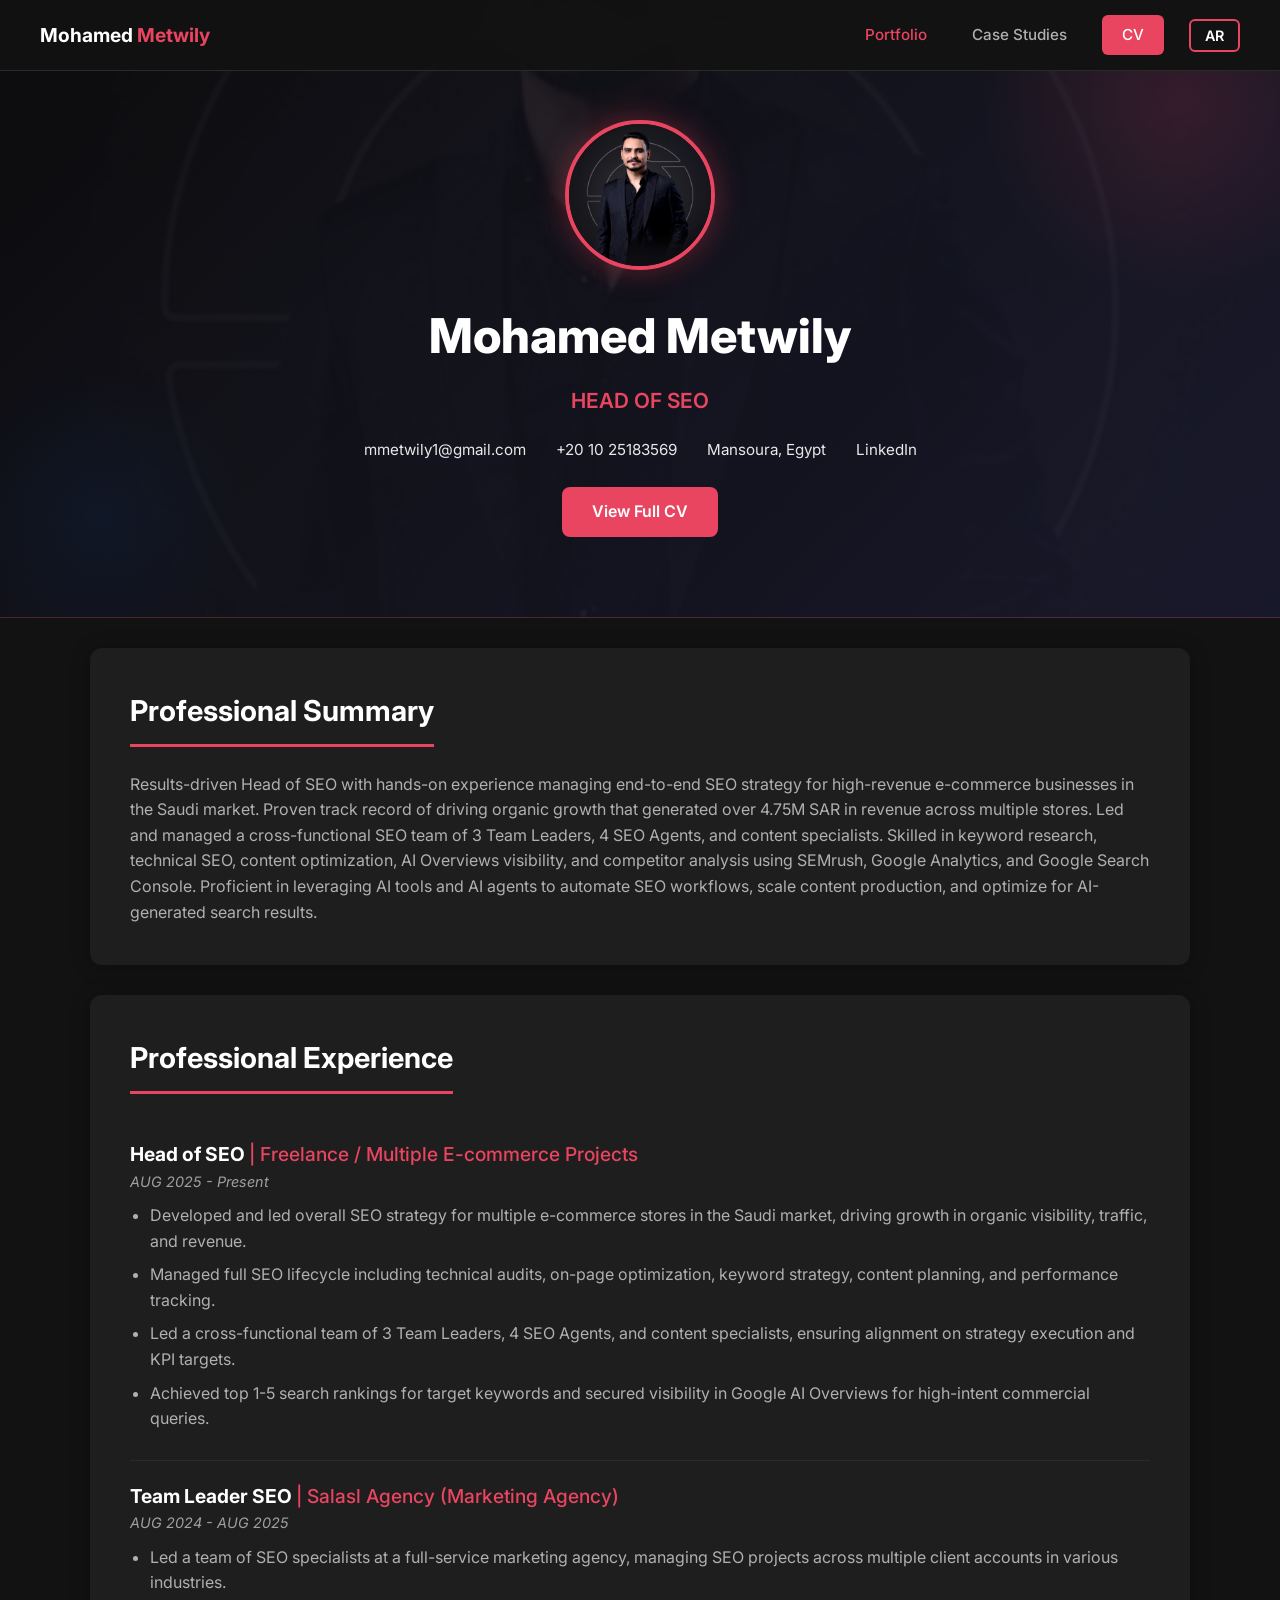
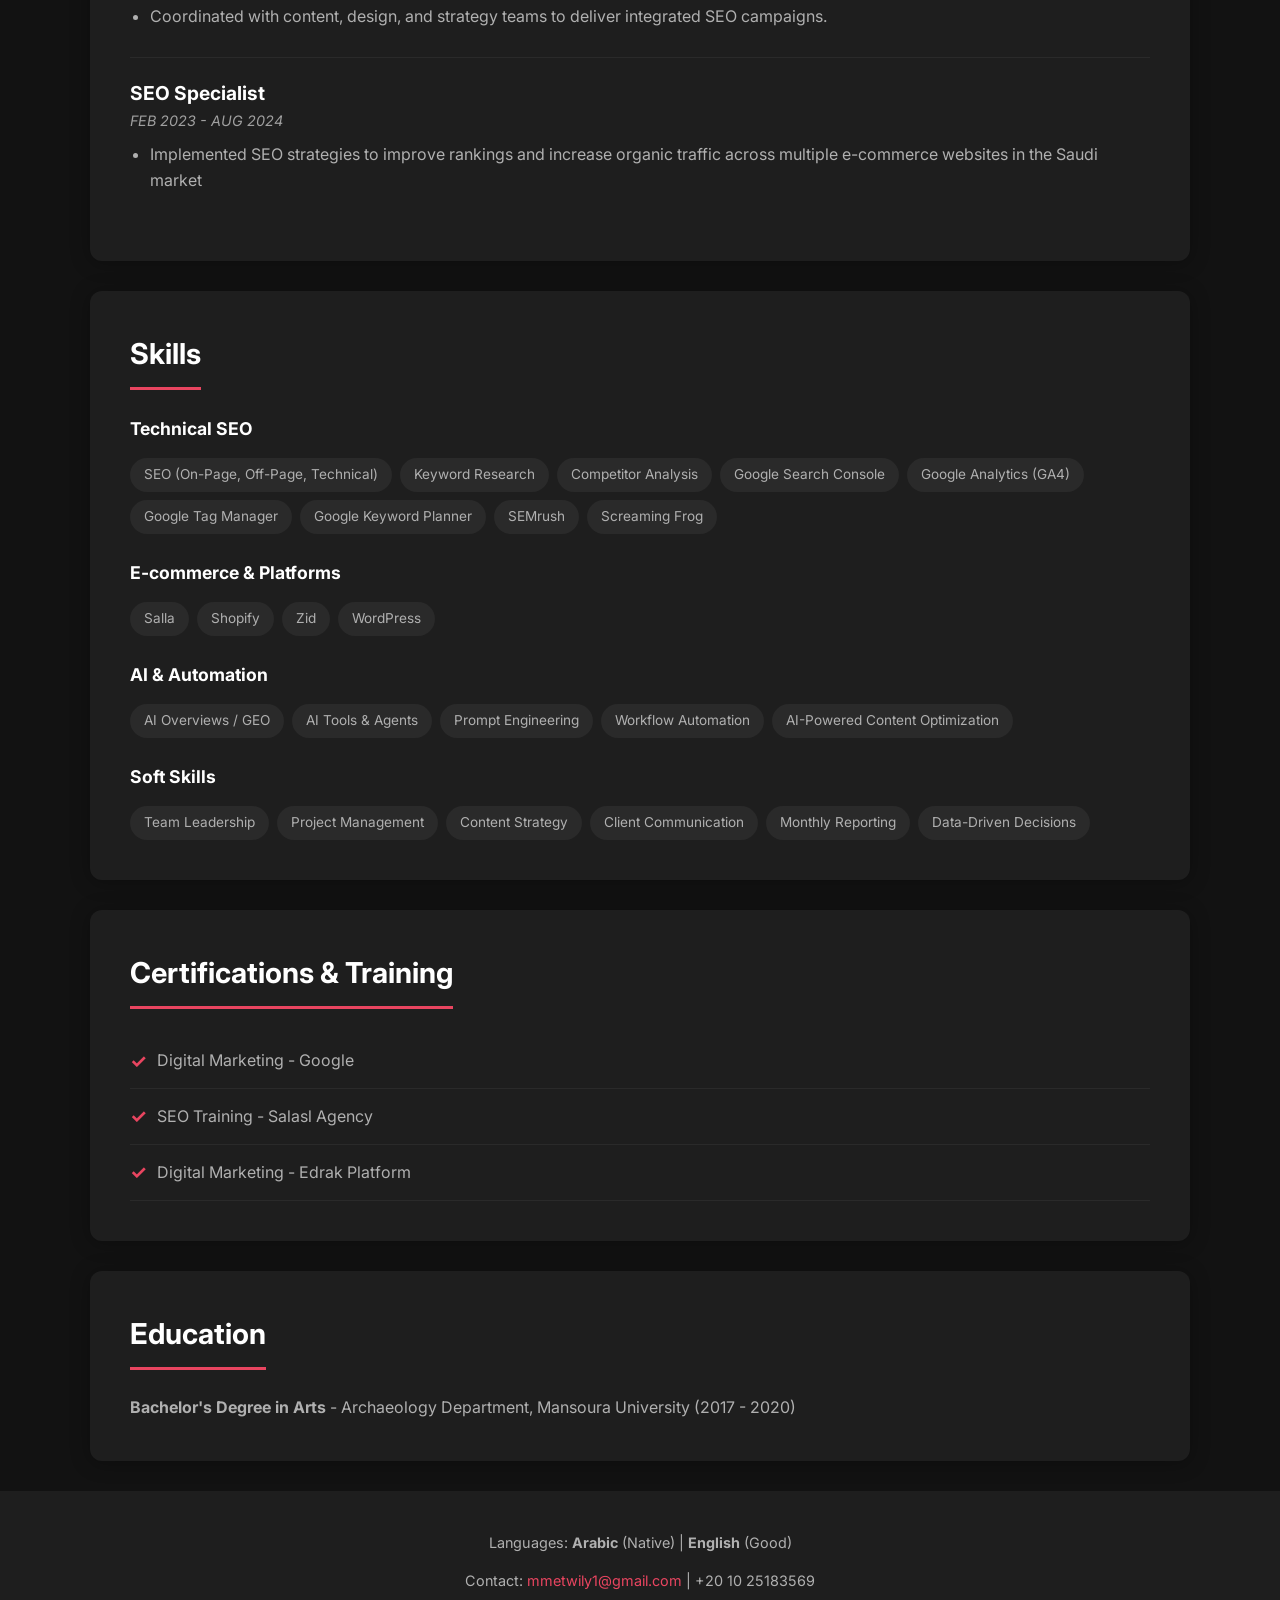
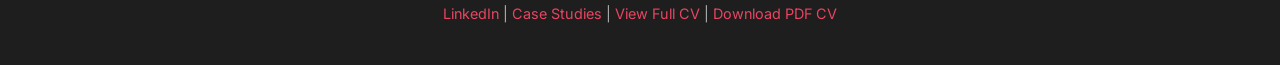
==== index.html @ 87e9846b "Fix Chinese characters in Arabic translations" ====
<!DOCTYPE html>
<html lang="en">
<head>
    <meta charset="UTF-8">
    <meta name="viewport" content="width=device-width, initial-scale=1.0">
    <title>Mohamed Metwily - Head of SEO | Portfolio</title>
    <link href="https://fonts.googleapis.com/css2?family=Inter:wght@300;400;500;600;700;800&display=swap" rel="stylesheet">
    <style>
        * { margin: 0; padding: 0; box-sizing: border-box; }
        
        :root {
            --primary: #0d0d0d;
            --accent: #e94560;
            --accent2: #1a1a2e;
            --light: #121212;
            --gray: #a0a0a0;
            --white: #ffffff;
            --card-bg: #1e1e1e;
            --text-primary: #ffffff;
            --text-secondary: #b0b0b0;
            --border: #2a2a2a;
        }

        body {
            font-family: 'Inter', sans-serif;
            color: var(--text-secondary);
            line-height: 1.6;
            background: var(--light);
        }

        /* Hero Section */
        .hero {
            position: relative;
            background: linear-gradient(135deg, var(--primary) 0%, var(--accent2) 50%, #0f3460 100%);
            background-size: 200% 200%;
            animation: gradient 8s ease infinite;
            color: var(--white);
            padding: 120px 20px 80px;
            text-align: center;
            overflow: hidden;
            border-bottom: 1px solid rgba(233, 69, 96, 0.3);
        }

        .hero::before {
            content: '';
            position: absolute;
            top: 0;
            left: 0;
            right: 0;
            bottom: 0;
            background: url('portfolio_assets/profile_gemini.jpg') center center / cover no-repeat;
            opacity: 0.08;
            z-index: 0;
        }

        .hero > * {
            position: relative;
            z-index: 1;
        }

        @keyframes gradient {
            0% { background-position: 0% 50%; }
            50% { background-position: 100% 50%; }
            100% { background-position: 0% 50%; }
        }

        .hero h1 {
            font-size: 3rem;
            font-weight: 800;
            margin-bottom: 10px;
        }

        .hero .title {
            font-size: 1.3rem;
            color: var(--accent);
            font-weight: 600;
            margin-bottom: 20px;
        }

        .hero .contact {
            display: flex;
            justify-content: center;
            gap: 30px;
            flex-wrap: wrap;
            font-size: 0.95rem;
            opacity: 0.9;
        }

        .hero .contact a {
            color: var(--white);
            text-decoration: none;
        }

        .hero .contact a:hover {
            color: var(--accent);
        }

        .hero-glow {
            position: absolute;
            width: 400px;
            height: 400px;
            background: radial-gradient(circle, rgba(233, 69, 96, 0.15) 0%, transparent 70%);
            border-radius: 50%;
            top: -100px;
            right: -100px;
            z-index: 0;
            animation: float 6s ease-in-out infinite;
        }

        .hero-glow-2 {
            position: absolute;
            width: 300px;
            height: 300px;
            background: radial-gradient(circle, rgba(15, 52, 96, 0.2) 0%, transparent 70%);
            border-radius: 50%;
            bottom: -50px;
            left: -50px;
            z-index: 0;
            animation: float 8s ease-in-out infinite reverse;
        }

        @keyframes float {
            0%, 100% { transform: translateY(0px); }
            50% { transform: translateY(20px); }
        }

        .btn-cv {
            display: inline-block;
            margin-top: 25px;
            padding: 12px 30px;
            background: var(--accent);
            color: var(--white);
            text-decoration: none;
            border-radius: 8px;
            font-weight: 600;
            font-size: 1rem;
            transition: all 0.3s;
        }

        .btn-cv:hover {
            background: #ff6b81;
            transform: translateY(-3px);
            box-shadow: 0 8px 25px rgba(233, 69, 96, 0.4);
            color: var(--white);
        }

        .profile-photo {
            width: 150px;
            height: 150px;
            border-radius: 50%;
            object-fit: cover;
            border: 4px solid var(--accent);
            margin-bottom: 20px;
            box-shadow: 0 0 30px rgba(233, 69, 96, 0.4), 0 5px 20px rgba(0,0,0,0.3);
            animation: pulse 2s infinite;
        }

        @keyframes pulse {
            0% { box-shadow: 0 5px 20px rgba(233, 69, 96, 0.3); }
            50% { box-shadow: 0 5px 30px rgba(233, 69, 96, 0.6); }
            100% { box-shadow: 0 5px 20px rgba(233, 69, 96, 0.3); }
        }

        /* Container */
        .container {
            max-width: 1100px;
            margin: 0 auto;
            padding: 0 20px;
        }

        /* Section */
        .section {
            background: var(--card-bg);
            margin: 30px auto;
            padding: 40px;
            border-radius: 12px;
            box-shadow: 0 2px 20px rgba(0,0,0,0.3);
            max-width: 1100px;
        }

        .section h2 {
            font-size: 1.8rem;
            color: var(--text-primary);
            margin-bottom: 25px;
            padding-bottom: 10px;
            border-bottom: 3px solid var(--accent);
            display: inline-block;
        }

        /* Experience */
        .experience-item {
            padding: 20px 0;
            border-bottom: 1px solid var(--border);
            transition: all 0.3s;
        }

        .experience-item:hover {
            background: rgba(233, 69, 96, 0.05);
            padding-left: 10px;
        }

        .experience-item:last-child {
            border-bottom: none;
        }

        .experience-item h3 {
            font-size: 1.2rem;
            color: var(--text-primary);
        }

        .experience-item .company {
            color: var(--accent);
            font-weight: 500;
        }

        .experience-item .period {
            color: var(--gray);
            font-size: 0.9rem;
            font-style: italic;
        }

        .experience-item ul {
            margin-top: 10px;
            padding-left: 20px;
        }

        .experience-item li {
            margin: 8px 0;
            color: var(--text-secondary);
        }

        /* Skills */
        .skills-grid {
            display: grid;
            grid-template-columns: 1fr;
            gap: 25px;
        }

        .skill-category h3 {
            font-size: 1.1rem;
            color: var(--text-primary);
            margin-bottom: 15px;
        }

        .skill-tags {
            display: flex;
            flex-wrap: wrap;
            gap: 8px;
        }

        .skill-tag {
            background: #2a2a2a;
            padding: 6px 14px;
            border-radius: 20px;
            font-size: 0.85rem;
            color: var(--text-secondary);
            transition: all 0.3s;
        }

        .skill-tag:hover {
            background: var(--accent);
            color: var(--white);
            transform: translateY(-2px);
        }

        /* Certifications */
        .cert-list {
            list-style: none;
        }

        .cert-list li {
            padding: 12px 0;
            border-bottom: 1px solid var(--border);
            display: flex;
            align-items: center;
            gap: 10px;
            transition: all 0.3s;
        }

        .cert-list li:hover {
            padding-left: 10px;
            color: var(--accent);
        }

        .cert-list li::before {
            content: "✓";
            color: var(--accent);
            font-weight: bold;
            font-size: 1.2rem;
        }

        @media (max-width: 768px) {
            .hero h1 { font-size: 2rem; }
            .section { padding: 25px; }
        }

        /* Lightbox */
        .lightbox {
            display: none;
            position: fixed;
            top: 0;
            left: 0;
            width: 100%;
            height: 100%;
            background: rgba(0,0,0,0.95);
            z-index: 1000;
            justify-content: center;
            align-items: center;
            cursor: pointer;
        }

        .lightbox.active {
            display: flex;
        }

        .lightbox img {
            max-width: 90%;
            max-height: 90%;
            object-fit: contain;
            border-radius: 8px;
        }

        .lightbox .close {
            position: absolute;
            top: 20px;
            right: 30px;
            color: white;
            font-size: 40px;
            font-weight: bold;
            cursor: pointer;
        }

        /* Footer */
        .footer {
            text-align: center;
            padding: 40px 20px;
            color: var(--text-secondary);
            font-size: 0.9rem;
            background: var(--card-bg);
            margin-top: 30px;
        }

        .footer a {
            color: var(--accent);
            text-decoration: none;
        }

        .footer a:hover {
            text-decoration: underline;
        }

        /* Navbar */
        .navbar {
            position: fixed;
            top: 0;
            left: 0;
            right: 0;
            background: rgba(18, 18, 18, 0.95);
            backdrop-filter: blur(10px);
            padding: 15px 40px;
            display: flex;
            justify-content: space-between;
            align-items: center;
            z-index: 999;
            border-bottom: 1px solid var(--border);
        }

        .navbar .logo {
            font-size: 1.2rem;
            font-weight: 700;
            color: var(--white);
            text-decoration: none;
        }

        .navbar .logo span {
            color: var(--accent);
        }

        .navbar-links {
            display: flex;
            gap: 25px;
            align-items: center;
        }

        .navbar-links a {
            color: var(--text-secondary);
            text-decoration: none;
            font-size: 0.95rem;
            font-weight: 500;
            transition: color 0.3s;
            padding: 5px 10px;
            border-radius: 5px;
        }

        .navbar-links a:hover,
        .navbar-links a.active {
            color: var(--accent);
        }

        .navbar-links a.nav-cv {
            background: var(--accent);
            color: var(--white);
            padding: 8px 20px;
            border-radius: 6px;
        }

        .navbar-links a.nav-cv:hover {
            background: #ff6b81;
            color: var(--white);
        }

        /* Language Toggle */
        .lang-toggle {
            background: transparent;
            border: 2px solid var(--accent);
            color: var(--white);
            padding: 6px 14px;
            border-radius: 6px;
            cursor: pointer;
            font-size: 0.9rem;
            font-weight: 600;
            transition: all 0.3s;
            font-family: 'Inter', sans-serif;
        }

        .lang-toggle:hover {
            background: var(--accent);
            transform: scale(1.05);
        }

        /* RTL Support */
        [dir="rtl"] body {
            font-family: 'Inter', 'Arial', sans-serif;
        }

        [dir="rtl"] .experience-item ul {
            padding-left: 0;
            padding-right: 20px;
        }

        [dir="rtl"] .cert-list li {
            padding-left: 0;
            padding-right: 10px;
        }

        [dir="rtl"] .cert-list li:hover {
            padding-left: 0;
            padding-right: 10px;
        }

        [dir="rtl"] .experience-item:hover {
            padding-left: 0;
            padding-right: 10px;
        }

        [dir="rtl"] .section h2 {
            direction: rtl;
        }
    </style>
</head>
<body>

<!-- Navbar -->
<nav class="navbar">
    <a href="index.html" class="logo">Mohamed <span>Metwily</span></a>
    <div class="navbar-links">
        <a href="index.html" class="active" data-i18n="nav_portfolio">Portfolio</a>
        <a href="case-studies.html" data-i18n="nav_case_studies">Case Studies</a>
        <a href="cv.html" class="nav-cv" data-i18n="nav_cv">CV</a>
        <button class="lang-toggle" onclick="toggleLanguage()" id="langBtn">AR</button>
    </div>
</nav>

<!-- Hero -->
<div class="hero">
    <div class="hero-glow"></div>
    <div class="hero-glow-2"></div>
    <img src="portfolio_assets/profile_gemini.jpg" alt="Mohamed Metwily" class="profile-photo">
    <h1>Mohamed Metwily</h1>
    <div class="title" data-i18n="hero_title">HEAD OF SEO</div>
    <div class="contact">
        <span>mmetwily1@gmail.com</span>
        <span>+20 10 25183569</span>
        <span data-i18n="hero_location">Mansoura, Egypt</span>
        <a href="https://www.linkedin.com/in/mohamed-metwily" target="_blank">LinkedIn</a>
    </div>
    <a href="#cv" class="btn-cv" data-i18n="hero_btn">View Full CV</a>
</div>

<!-- Summary -->
<div class="section">
    <h2 data-i18n="summary_title">Professional Summary</h2>
    <p style="color: var(--text-secondary);" data-i18n="summary_text">Results-driven Head of SEO with hands-on experience managing end-to-end SEO strategy for high-revenue e-commerce businesses in the Saudi market. Proven track record of driving organic growth that generated over 4.75M SAR in revenue across multiple stores. Led and managed a cross-functional SEO team of 3 Team Leaders, 4 SEO Agents, and content specialists. Skilled in keyword research, technical SEO, content optimization, AI Overviews visibility, and competitor analysis using SEMrush, Google Analytics, and Google Search Console. Proficient in leveraging AI tools and AI agents to automate SEO workflows, scale content production, and optimize for AI-generated search results.</p>
</div>



<!-- Professional Experience -->
<div class="section">
    <h2 data-i18n="experience_title">Professional Experience</h2>

    <div class="experience-item">
        <h3><span data-i18n="exp1_title">Head of SEO</span> <span class="company">| <span data-i18n="exp1_company">Freelance / Multiple E-commerce Projects</span></span></h3>
        <div class="period" data-i18n="exp1_period">AUG 2025 - Present</div>
        <ul>
            <li data-i18n="exp1_b1">Developed and led overall SEO strategy for multiple e-commerce stores in the Saudi market, driving growth in organic visibility, traffic, and revenue.</li>
            <li data-i18n="exp1_b2">Managed full SEO lifecycle including technical audits, on-page optimization, keyword strategy, content planning, and performance tracking.</li>
            <li data-i18n="exp1_b3">Led a cross-functional team of 3 Team Leaders, 4 SEO Agents, and content specialists, ensuring alignment on strategy execution and KPI targets.</li>
            <li data-i18n="exp1_b4">Achieved top 1-5 search rankings for target keywords and secured visibility in Google AI Overviews for high-intent commercial queries.</li>
        </ul>
    </div>

    <div class="experience-item">
        <h3><span data-i18n="exp2_title">Team Leader SEO</span> <span class="company">| <span data-i18n="exp2_company">Salasl Agency (Marketing Agency)</span></span></h3>
        <div class="period" data-i18n="exp2_period">AUG 2024 - AUG 2025</div>
        <ul>
            <li data-i18n="exp2_b1">Led a team of SEO specialists at a full-service marketing agency, managing SEO projects across multiple client accounts in various industries.</li>
            <li data-i18n="exp2_b2">Coordinated with content, design, and strategy teams to deliver integrated SEO campaigns.</li>
        </ul>
    </div>

    <div class="experience-item">
        <h3 data-i18n="exp3_title">SEO Specialist</h3>
        <div class="period" data-i18n="exp3_period">FEB 2023 - AUG 2024</div>
        <ul>
            <li data-i18n="exp3_b1">Implemented SEO strategies to improve rankings and increase organic traffic across multiple e-commerce websites in the Saudi market</li>
        </ul>
    </div>
</div>

<!-- Skills -->
<div class="section">
    <h2 data-i18n="skills_title">Skills</h2>
    <div class="skills-grid">
            <div class="skill-category">
                <h3 data-i18n="skills_tech">Technical SEO</h3>
                <div class="skill-tags">
                    <span class="skill-tag">SEO (On-Page, Off-Page, Technical)</span>
                    <span class="skill-tag">Keyword Research</span>
                    <span class="skill-tag">Competitor Analysis</span>
                    <span class="skill-tag">Google Search Console</span>
                    <span class="skill-tag">Google Analytics (GA4)</span>
                    <span class="skill-tag">Google Tag Manager</span>
                    <span class="skill-tag">Google Keyword Planner</span>
                    <span class="skill-tag">SEMrush</span>
                    <span class="skill-tag">Screaming Frog</span>
                </div>
            </div>
            <div class="skill-category">
                <h3 data-i18n="skills_ecom">E-commerce & Platforms</h3>
                <div class="skill-tags">
                    <span class="skill-tag">Salla</span>
                    <span class="skill-tag">Shopify</span>
                    <span class="skill-tag">Zid</span>
                    <span class="skill-tag">WordPress</span>
                </div>
            </div>
            <div class="skill-category">
                <h3 data-i18n="skills_ai">AI & Automation</h3>
                <div class="skill-tags">
                    <span class="skill-tag">AI Overviews / GEO</span>
                    <span class="skill-tag">AI Tools & Agents</span>
                    <span class="skill-tag">Prompt Engineering</span>
                    <span class="skill-tag">Workflow Automation</span>
                    <span class="skill-tag">AI-Powered Content Optimization</span>
                </div>
            </div>
            <div class="skill-category">
                <h3 data-i18n="skills_soft">Soft Skills</h3>
                <div class="skill-tags">
                    <span class="skill-tag">Team Leadership</span>
                    <span class="skill-tag">Project Management</span>
                    <span class="skill-tag">Content Strategy</span>
                    <span class="skill-tag">Client Communication</span>
                    <span class="skill-tag">Monthly Reporting</span>
                    <span class="skill-tag">Data-Driven Decisions</span>
                </div>
            </div>
    </div>
</div>

<!-- Certifications -->
<div class="section">
    <h2 data-i18n="cert_title">Certifications & Training</h2>
    <ul class="cert-list">
        <li data-i18n="cert1">Digital Marketing - Google</li>
        <li data-i18n="cert2">SEO Training - Salasl Agency</li>
        <li data-i18n="cert3">Digital Marketing - Edrak Platform</li>
    </ul>
</div>

<!-- Education -->
<div class="section">
    <h2 data-i18n="edu_title">Education</h2>
    <p><strong data-i18n="edu_degree">Bachelor's Degree in Arts</strong> - <span data-i18n="edu_dept">Archaeology Department</span>, <span data-i18n="edu_uni">Mansoura University</span> (2017 - 2020)</p>
</div>

<!-- Lightbox -->
<div id="lightbox" class="lightbox" onclick="closeLightbox()">
    <span class="close">&times;</span>
    <img id="lightbox-img" src="" alt="Full size image">
</div>

<!-- Footer -->
<div class="footer">
    <p><span data-i18n="footer_languages">Languages:</span> <strong>Arabic</strong> (<span data-i18n="footer_native">Native</span>) | <strong>English</strong> (<span data-i18n="footer_good">Good</span>)</p>
    <p style="margin-top: 15px;"><span data-i18n="footer_contact">Contact:</span> <a href="mailto:mmetwily1@gmail.com">mmetwily1@gmail.com</a> | +20 10 25183569</p>
    <p style="margin-top: 10px;"><a href="https://www.linkedin.com/in/mohamed-metwily" target="_blank">LinkedIn</a> | <a href="case-studies.html" data-i18n="footer_case">Case Studies</a> | <a href="cv.html" data-i18n="footer_cv">View Full CV</a> | <a href="Mohamed-Metwily-CV.pdf" download data-i18n="footer_download">Download PDF CV</a></p>
</div>

<script>
// Translations
const translations = {
    en: {
        nav_portfolio: "Portfolio",
        nav_case_studies: "Case Studies",
        nav_cv: "CV",
        hero_title: "HEAD OF SEO",
        hero_location: "Mansoura, Egypt",
        hero_btn: "View Full CV",
        summary_title: "Professional Summary",
        summary_text: "Results-driven Head of SEO with hands-on experience managing end-to-end SEO strategy for high-revenue e-commerce businesses in the Saudi market. Proven track record of driving organic growth that generated over 4.75M SAR in revenue across multiple stores. Led and managed a cross-functional SEO team of 3 Team Leaders, 4 SEO Agents, and content specialists. Skilled in keyword research, technical SEO, content optimization, AI Overviews visibility, and competitor analysis using SEMrush, Google Analytics, and Google Search Console. Proficient in leveraging AI tools and AI agents to automate SEO workflows, scale content production, and optimize for AI-generated search results.",
        experience_title: "Professional Experience",
        exp1_title: "Head of SEO",
        exp1_company: "Freelance / Multiple E-commerce Projects",
        exp1_period: "AUG 2025 - Present",
        exp1_b1: "Developed and led overall SEO strategy for multiple e-commerce stores in the Saudi market, driving growth in organic visibility, traffic, and revenue.",
        exp1_b2: "Managed full SEO lifecycle including technical audits, on-page optimization, keyword strategy, content planning, and performance tracking.",
        exp1_b3: "Led a cross-functional team of 3 Team Leaders, 4 SEO Agents, and content specialists, ensuring alignment on strategy execution and KPI targets.",
        exp1_b4: "Achieved top 1-5 search rankings for target keywords and secured visibility in Google AI Overviews for high-intent commercial queries.",
        exp2_title: "Team Leader SEO",
        exp2_company: "Salasl Agency (Marketing Agency)",
        exp2_period: "AUG 2024 - AUG 2025",
        exp2_b1: "Led a team of SEO specialists at a full-service marketing agency, managing SEO projects across multiple client accounts in various industries.",
        exp2_b2: "Coordinated with content, design, and strategy teams to deliver integrated SEO campaigns.",
        exp3_title: "SEO Specialist",
        exp3_period: "FEB 2023 - AUG 2024",
        exp3_b1: "Implemented SEO strategies to improve rankings and increase organic traffic across multiple e-commerce websites in the Saudi market",
        skills_title: "Skills",
        skills_tech: "Technical SEO",
        skills_ecom: "E-commerce & Platforms",
        skills_ai: "AI & Automation",
        skills_soft: "Soft Skills",
        cert_title: "Certifications & Training",
        cert1: "Digital Marketing - Google",
        cert2: "SEO Training - Salasl Agency",
        cert3: "Digital Marketing - Edrak Platform",
        edu_title: "Education",
        edu_degree: "Bachelor's Degree in Arts",
        edu_dept: "Archaeology Department",
        edu_uni: "Mansoura University",
        footer_languages: "Languages:",
        footer_native: "Native",
        footer_good: "Good",
        footer_contact: "Contact:",
        footer_case: "Case Studies",
        footer_cv: "View Full CV",
        footer_download: "Download PDF CV"
    },
    ar: {
        nav_portfolio: "الملف المهني",
        nav_case_studies: "دراسات الحالة",
        nav_cv: "السيرة الذاتية",
        hero_title: "رئيس قسم تحسين محركات البحث",
        hero_location: "المنصورة، مصر",
        hero_btn: "عرض السيرة الذاتية",
        summary_title: "الملخص المهني",
        summary_text: "رئيس قسم تحسين محركات البحث ذو خبرة واسعة في وضع وتنفيذ الاستراتيجيات الشاملة لمتاجر التجارة الإلكترونية الكبرى في السوق السعودي. سجل حافل في تحقيق النمو العضوي الذي أسهم في إيرادات تجاوزت 4.75 مليون ريال سعودي عبر متاجر متعددة. أدرت فريقاً متعدد التخصصات يضم 3 رؤساء فرق و4 متخصصين في تحسين محركات البحث ومختصين في المحتوى. متمكن من البحث عن الكلمات المفتاحية والتحسين التقني للمواقع وتحسين المحتوى والظهور في نتائج البحث المولدة بالذكاء الاصطناعي وتحليل المنافسين باستخدام SEMrush وGoogle Analytics وGoogle Search Console. بارع في توظيف أدوات الذكاء الاصطناعي لأتمتة عمليات تحسين محركات البحث وتوسيع إنتاج المحتوى والتحسين لنتائج البحث التوليدية.",
        experience_title: "الخبرة العملية",
        exp1_title: "رئيس قسم تحسين محركات البحث",
        exp1_company: "عمل حر / مشاريع تجارة إلكترونية متعددة",
        exp1_period: "أغسطس 2025 - الحالي",
        exp1_b1: "وضع الاستراتيجية الشاملة لتحسين محركات البحث لمتاجر تجارة إلكترونية متعددة في السوق السعودي، وأشرف على تنفيذها لتحقيق نمو ملموس في الظهور العضوي والزيارات والإيرادات.",
        exp1_b2: "أدرت كامل مراحل عمل تحسين محركات البحث بما في ذلك التدقيق التقني والتحسين الداخلي واستراتيجية الكلمات المفتاحية وتخطيط المحتوى ومتابعة الأداء.",
        exp1_b3: "أشرفت على فريق عمل متعدد التخصصات يضم 3 رؤساء فرق و4 متخصصين في تحسين محركات البحث ومختصين في المحتوى، وضمن التوافق في تنفيذ الاستراتيجية وتحقيق أهداف الأداء.",
        exp1_b4: "حققت ترتيبات متقدمة في نتائج البحث للكلمات المفتاحية المستهدفة، وأمنت الظهور في نتائج البحث المولدة بالذكاء الاصطناعي من Google للاستعلامات التجارية عالية القصد.",
        exp2_title: "قائد فريق تحسين محركات البحث",
        exp2_company: "وكالة سلاسل للتسويق",
        exp2_period: "أغسطس 2024 - أغسطس 2025",
        exp2_b1: "أدرت فريقاً من متخصصي تحسين محركات البحث في وكالة تسويقية شاملة الخدمات، وأشرفت على مشاريع تحسين محركات البحث لعملاء متعددين في قطاعات صناعية مختلفة.",
        exp2_b2: "تعاملت مع فرق المحتوى والتصميم والاستراتيجية لتقديم حملات تحسين محركات البحث بشكل متكامل.",
        exp3_title: "متخصص تحسين محركات البحث",
        exp3_period: "فبراير 2023 - أغسطس 2024",
        exp3_b1: "نفّذت استراتيجيات تحسين محركات البحث لتعزيز ترتيبات المواقع وزيادة حركة المرور العضوية عبر مواقع تجارة إلكترونية متعددة في السوق السعودي",
        skills_title: "المهارات",
        skills_tech: "التحسين التقني",
        skills_ecom: "التجارة الإلكترونية والمنصات",
        skills_ai: "الذكاء الاصطناعي والأتمتة",
        skills_soft: "المهارات الشخصية",
        cert_title: "الشهادات والتدريب",
        cert1: "التسويق الرقمي - Google",
        cert2: "تحسين محركات البحث - وكالة سلاسل",
        cert3: "التسويق الرقمي - منصة إدراك",
        edu_title: "المؤهل العلمي",
        edu_degree: "بكالوريوس آداب",
        edu_dept: "قسم الآثار",
        edu_uni: "جامعة المنصورة",
        footer_languages: "اللغات:",
        footer_native: "العربية (اللغة الأم)",
        footer_good: "الإنجليزية (جيد جداً)",
        footer_contact: "للتواصل:",
        footer_case: "دراسات الحالة",
        footer_cv: "عرض السيرة الذاتية",
        footer_download: "تحميل السيرة الذاتية (PDF)"
    }
};

// Current language
let currentLang = localStorage.getItem('lang') || 'en';

// Apply translations
function applyTranslations() {
    const lang = translations[currentLang];
    document.querySelectorAll('[data-i18n]').forEach(el => {
        const key = el.getAttribute('data-i18n');
        if (lang[key]) {
            el.textContent = lang[key];
        }
    });
    
    // Update direction
    document.documentElement.dir = currentLang === 'ar' ? 'rtl' : 'ltr';
    document.documentElement.lang = currentLang;
    
    // Update button text
    document.getElementById('langBtn').textContent = currentLang === 'en' ? 'AR' : 'EN';
}

// Toggle language
function toggleLanguage() {
    currentLang = currentLang === 'en' ? 'ar' : 'en';
    localStorage.setItem('lang', currentLang);
    applyTranslations();
}

// Initialize
applyTranslations();

function openLightbox(img) {
    var lightbox = document.getElementById('lightbox');
    var lightboxImg = document.getElementById('lightbox-img');
    lightboxImg.src = img.src;
    lightbox.classList.add('active');
}

function closeLightbox() {
    var lightbox = document.getElementById('lightbox');
    lightbox.classList.remove('active');
}

document.addEventListener('keydown', function(e) {
    if (e.key === 'Escape') {
        closeLightbox();
    }
});
</script>

</body>
</html>
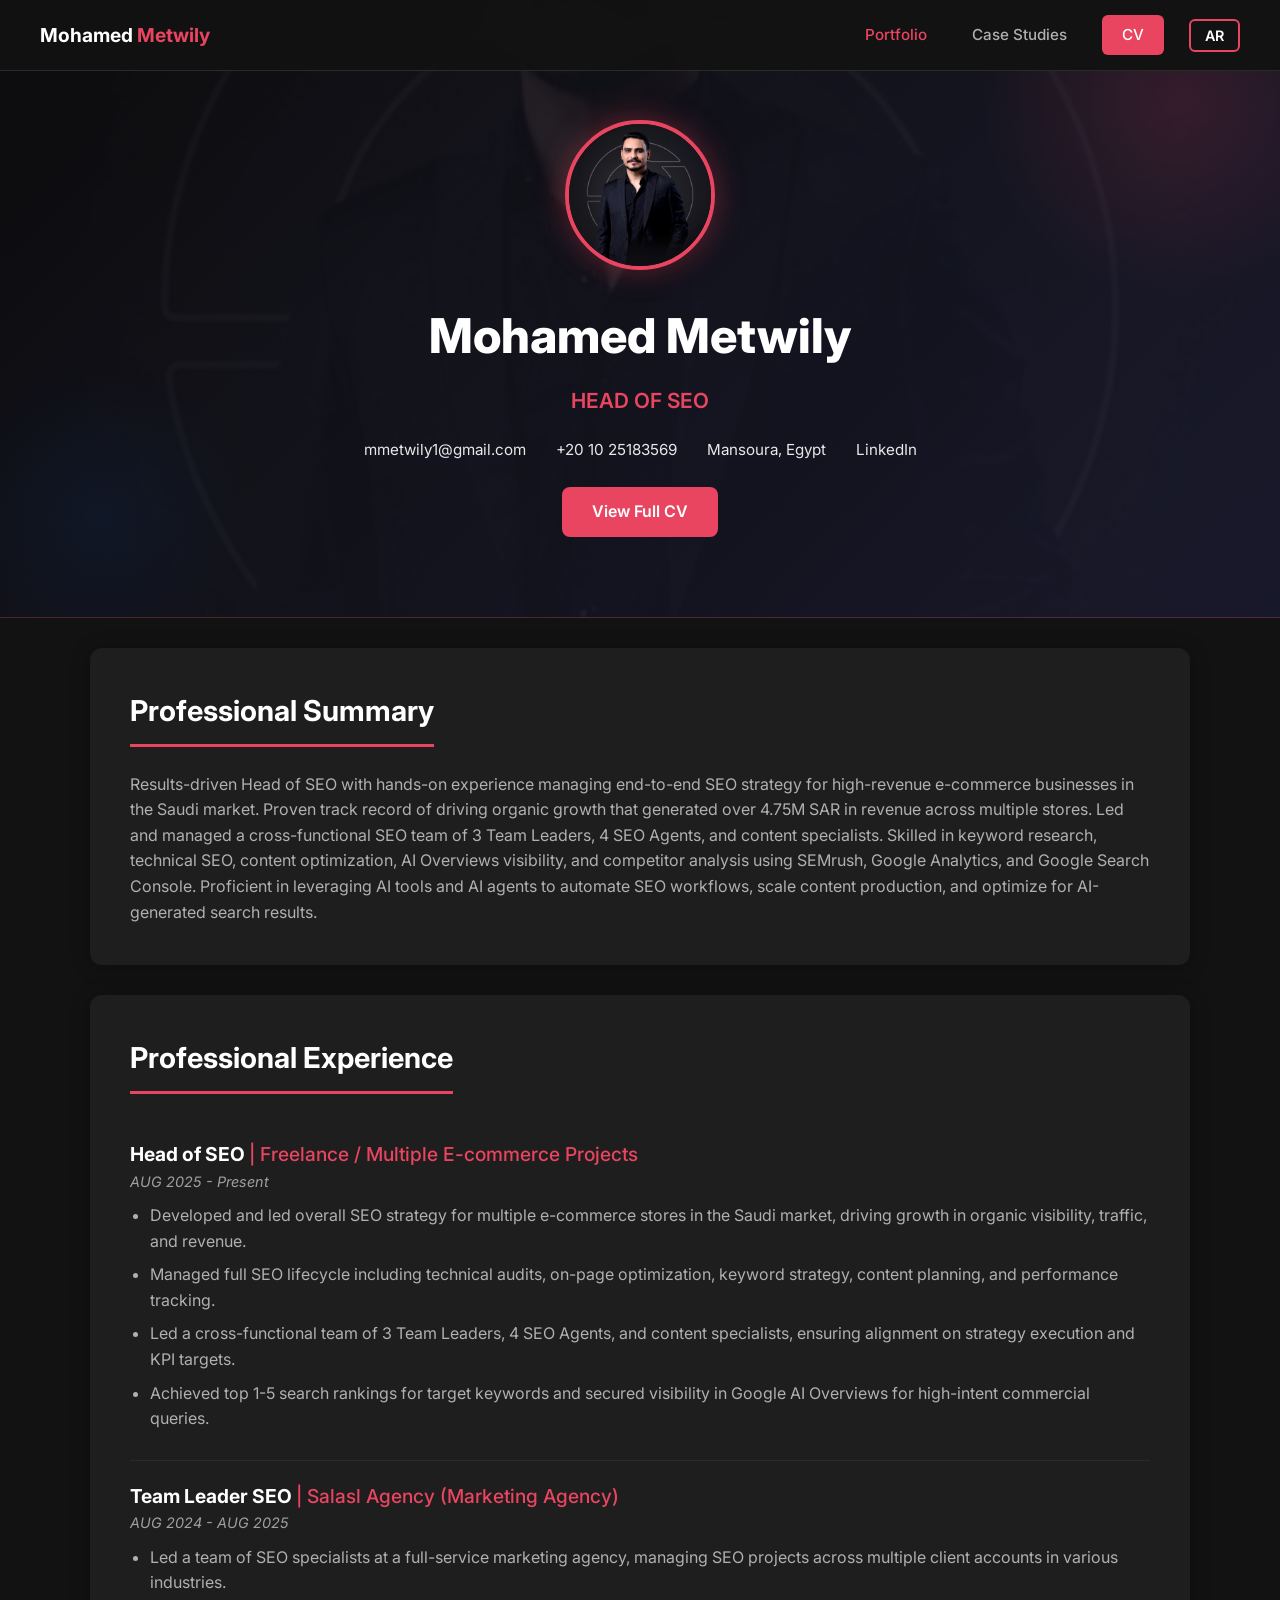
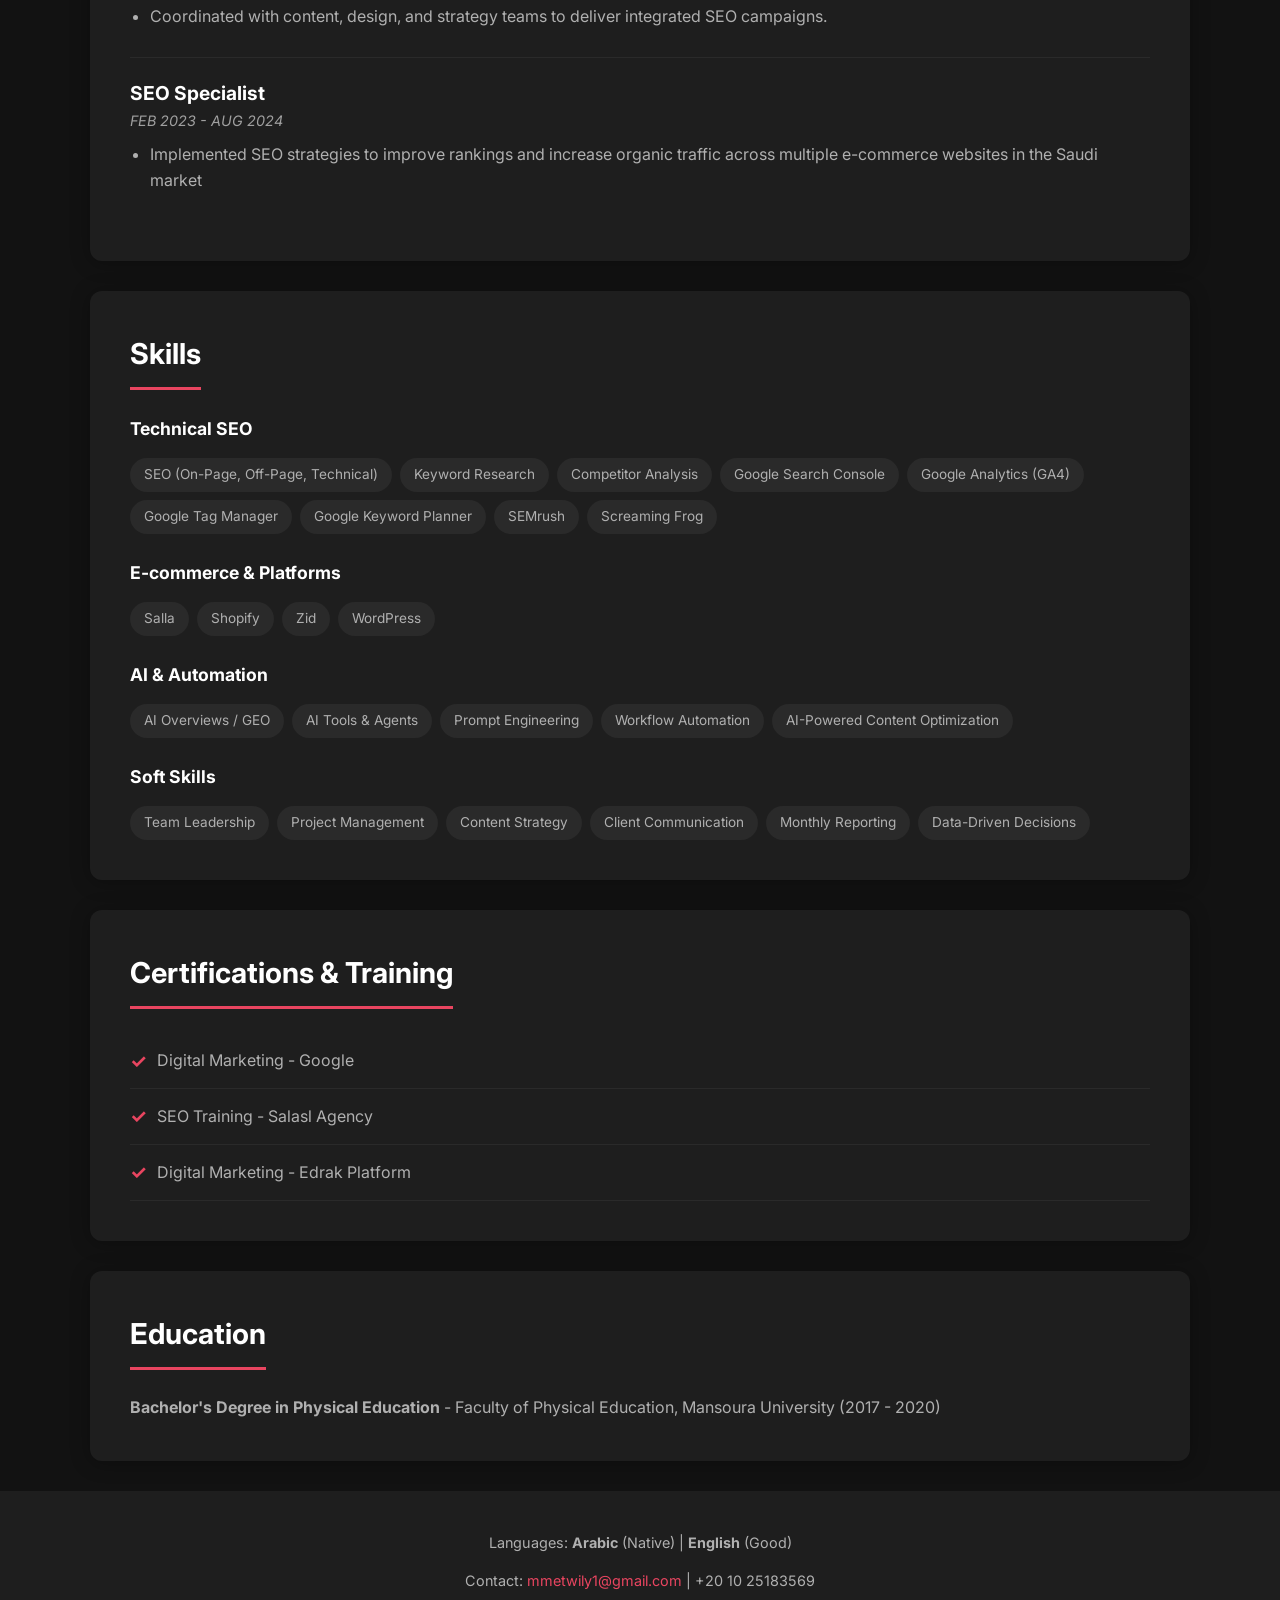
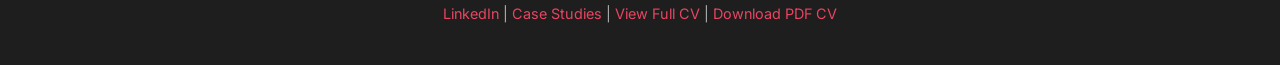
==== commit 3af5d74a: "Fix education: Physical Education Faculty, Mansoura University" ====
--- a/index.html
+++ b/index.html
@@ -646,8 +646,8 @@
         cert2: "SEO Training - Salasl Agency",
         cert3: "Digital Marketing - Edrak Platform",
         edu_title: "Education",
-        edu_degree: "Bachelor's Degree in Arts",
-        edu_dept: "Archaeology Department",
+        edu_degree: "Bachelor's Degree in Physical Education",
+        edu_dept: "Faculty of Physical Education",
         edu_uni: "Mansoura University",
         footer_languages: "Languages:",
         footer_native: "Native",
@@ -692,8 +692,8 @@
         cert2: "تحسين محركات البحث - وكالة سلاسل",
         cert3: "التسويق الرقمي - منصة إدراك",
         edu_title: "المؤهل العلمي",
-        edu_degree: "بكالوريوس آداب",
-        edu_dept: "قسم الآثار",
+        edu_degree: "بكالوريوس التربية الرياضية",
+        edu_dept: "كلية التربية الرياضية",
         edu_uni: "جامعة المنصورة",
         footer_languages: "اللغات:",
         footer_native: "العربية (اللغة الأم)",
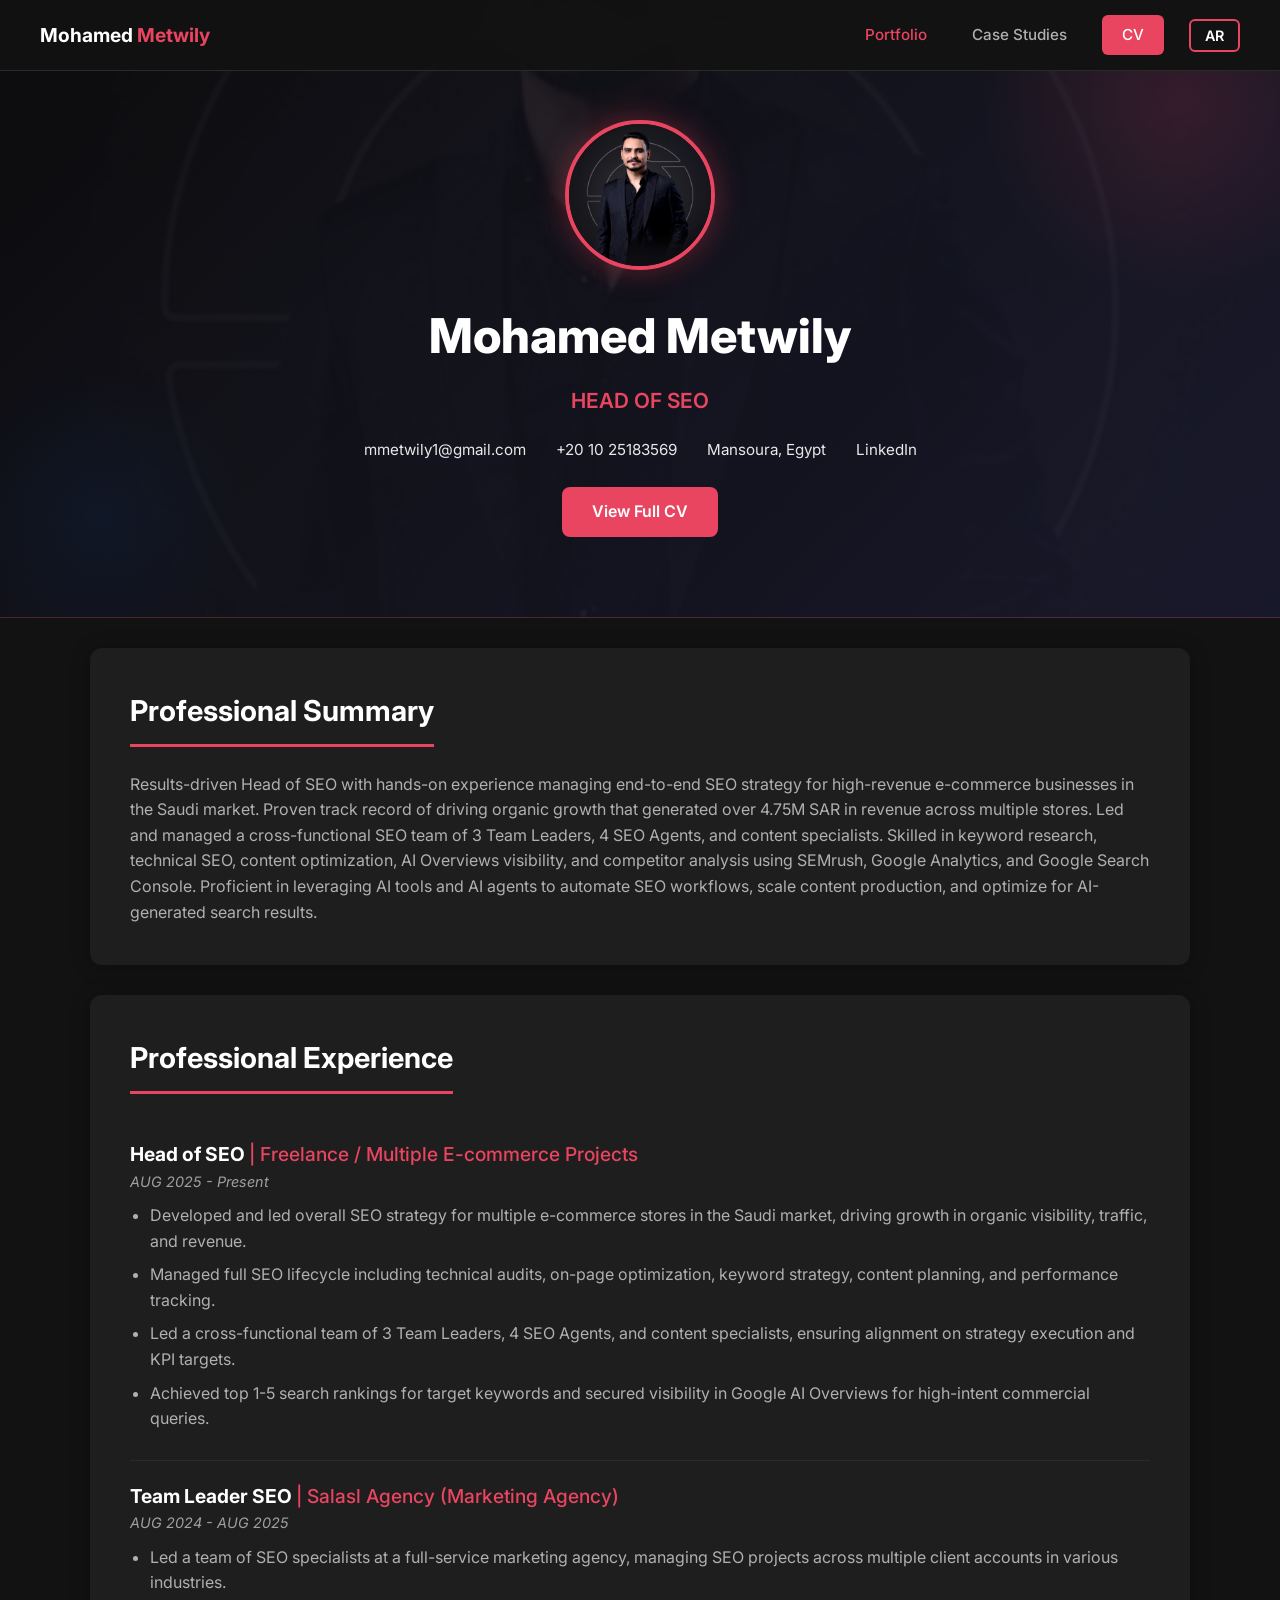
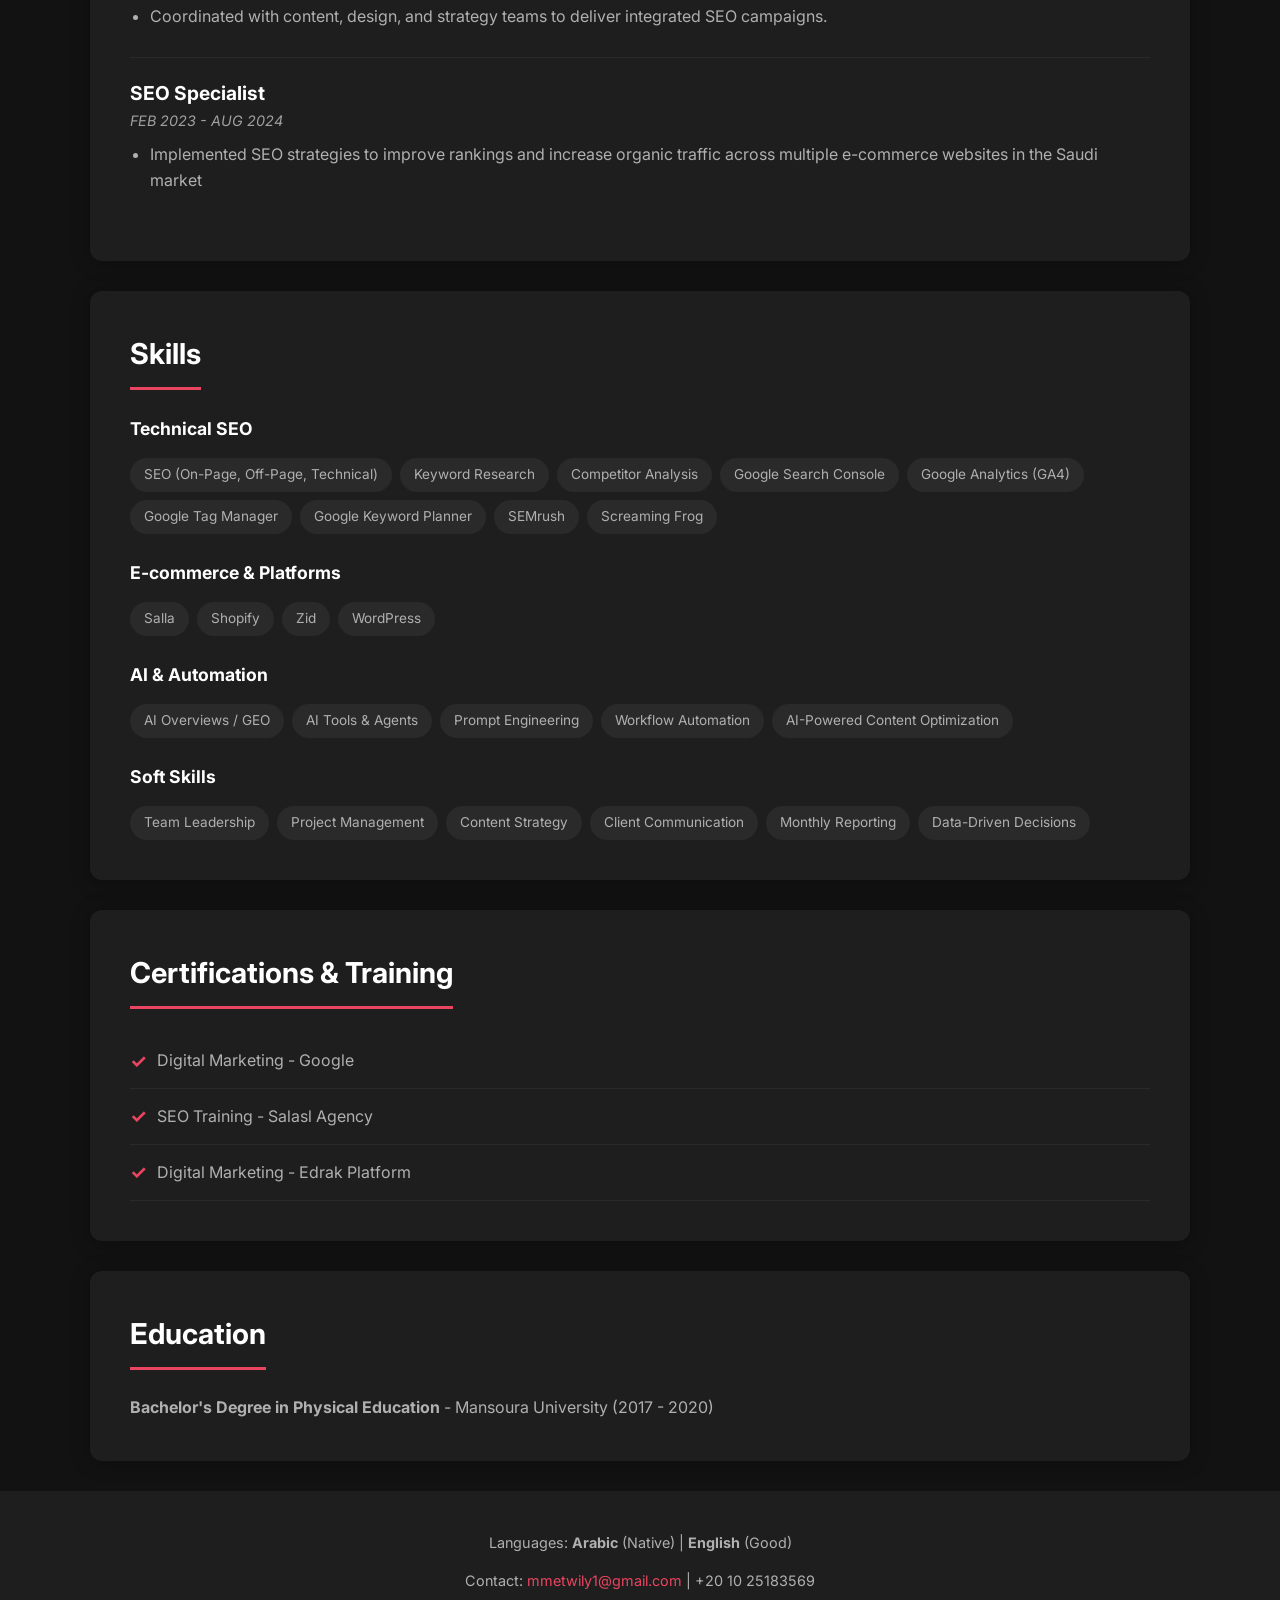
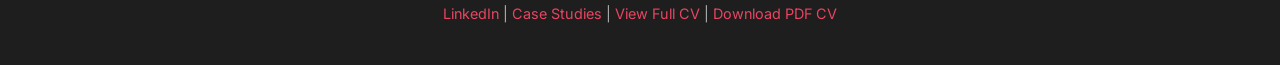
==== commit 1b1a5763: "Simplify education format" ====
--- a/index.html
+++ b/index.html
@@ -592,7 +592,7 @@
 <!-- Education -->
 <div class="section">
     <h2 data-i18n="edu_title">Education</h2>
-    <p><strong data-i18n="edu_degree">Bachelor's Degree in Arts</strong> - <span data-i18n="edu_dept">Archaeology Department</span>, <span data-i18n="edu_uni">Mansoura University</span> (2017 - 2020)</p>
+    <p><strong data-i18n="edu_degree">Bachelor's Degree in Physical Education</strong> - <span data-i18n="edu_dept">Mansoura University</span> (2017 - 2020)</p>
 </div>
 
 <!-- Lightbox -->
@@ -647,7 +647,7 @@
         cert3: "Digital Marketing - Edrak Platform",
         edu_title: "Education",
         edu_degree: "Bachelor's Degree in Physical Education",
-        edu_dept: "Faculty of Physical Education",
+        edu_dept: "Mansoura University",
         edu_uni: "Mansoura University",
         footer_languages: "Languages:",
         footer_native: "Native",
@@ -693,8 +693,7 @@
         cert3: "التسويق الرقمي - منصة إدراك",
         edu_title: "المؤهل العلمي",
         edu_degree: "بكالوريوس التربية الرياضية",
-        edu_dept: "كلية التربية الرياضية",
-        edu_uni: "جامعة المنصورة",
+        edu_dept: "جامعة المنصورة",
         footer_languages: "اللغات:",
         footer_native: "العربية (اللغة الأم)",
         footer_good: "الإنجليزية (جيد جداً)",
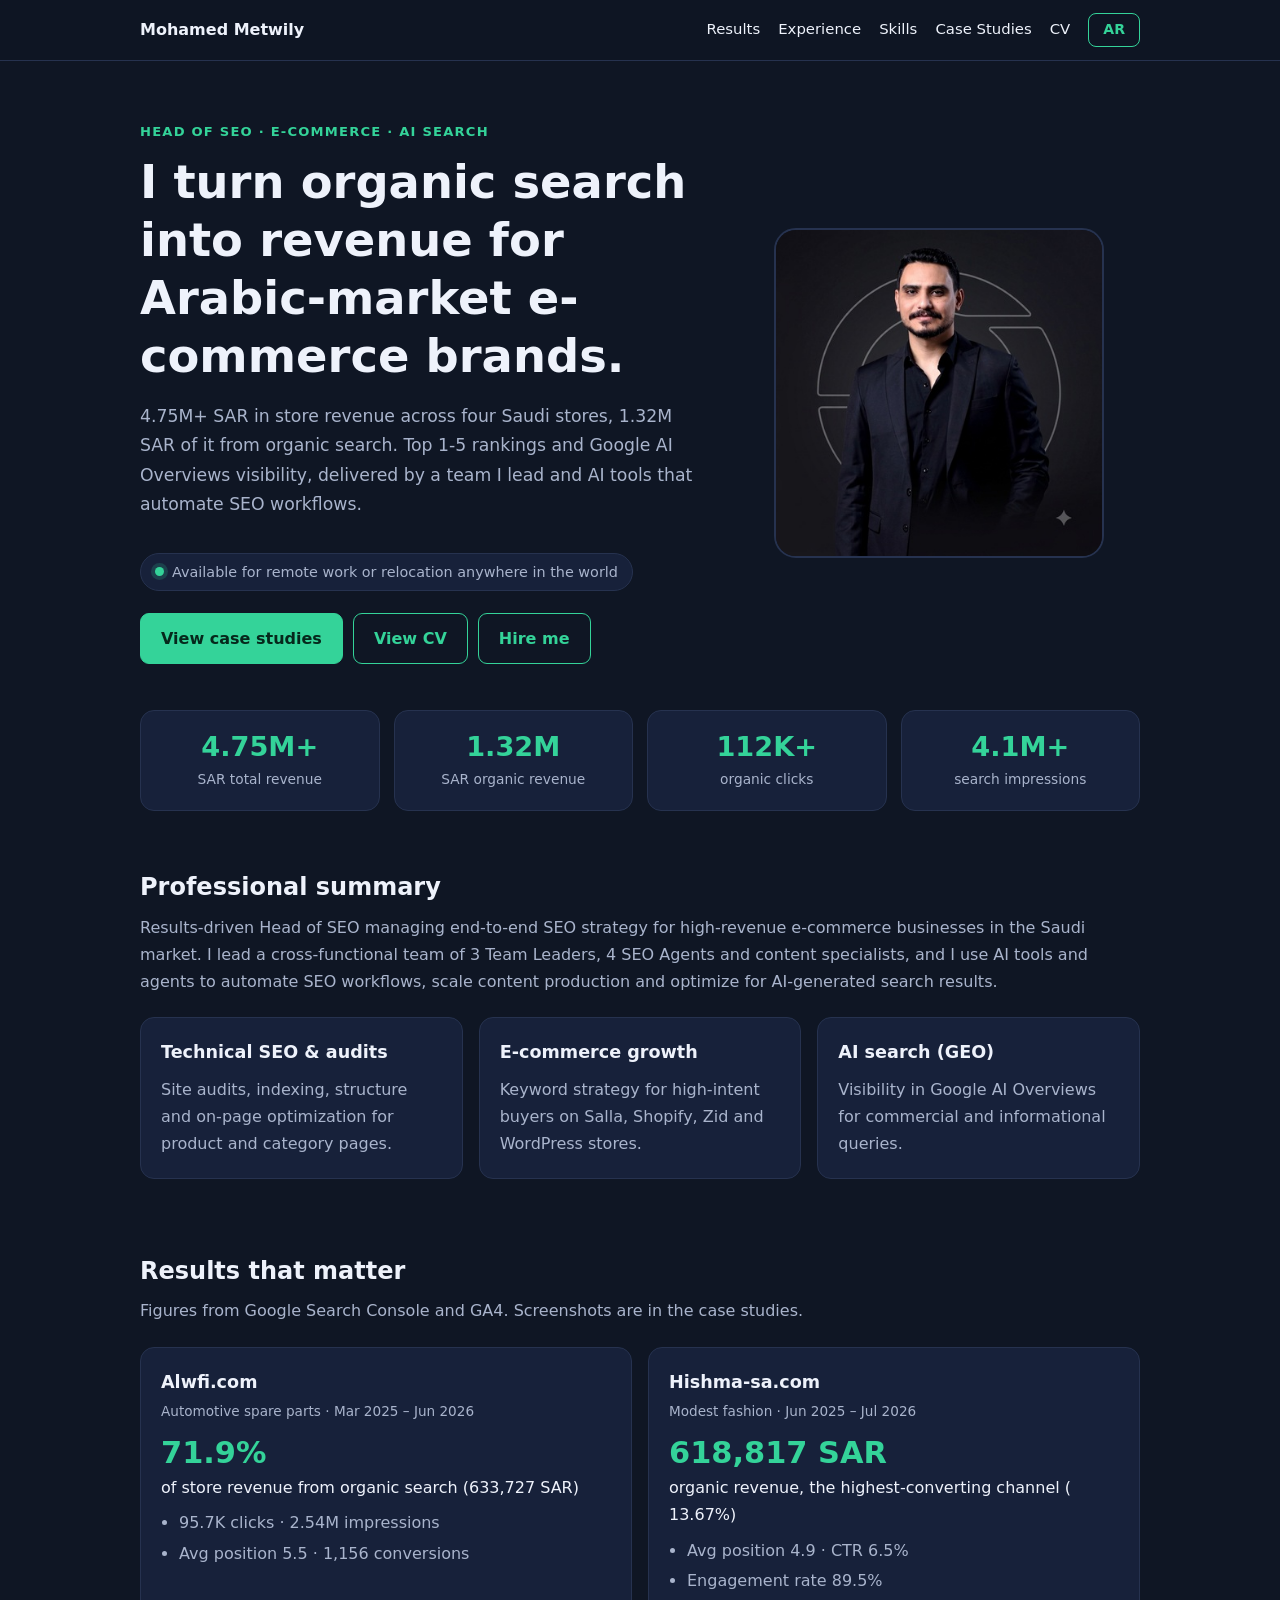
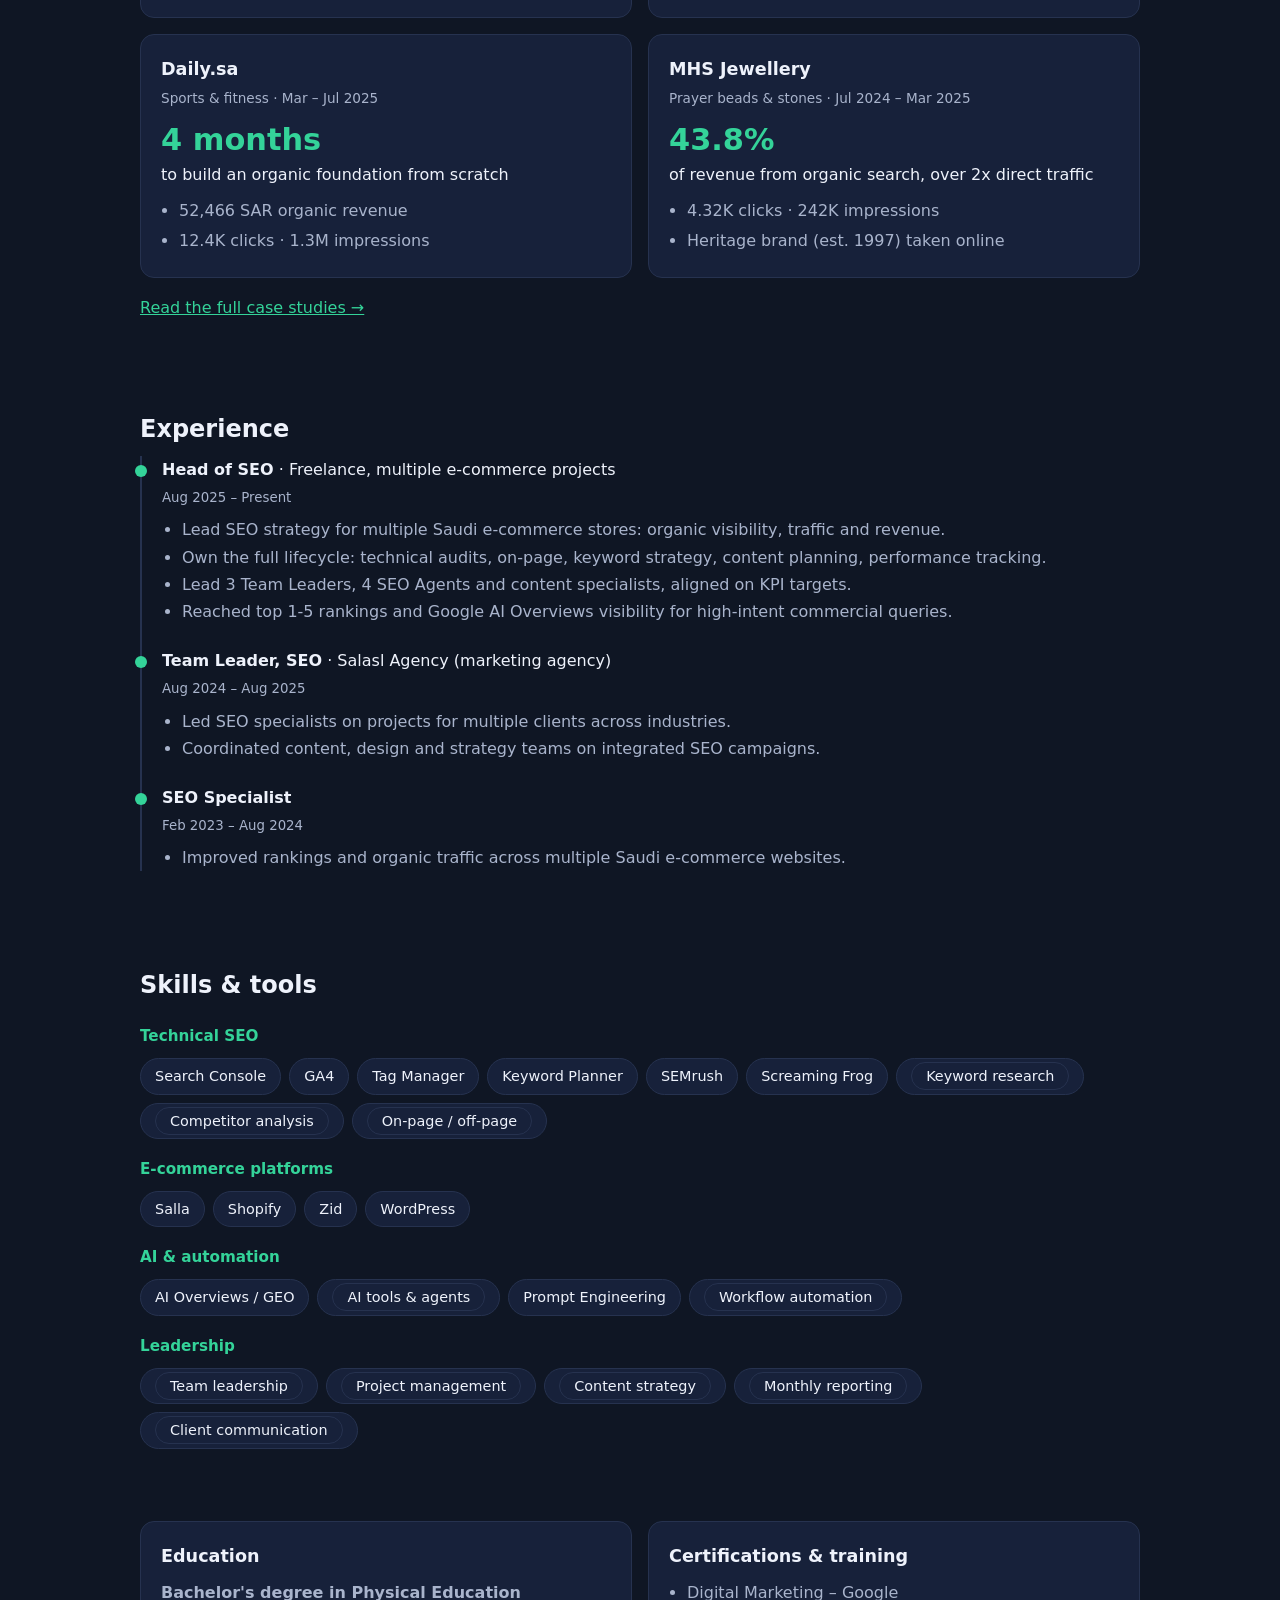
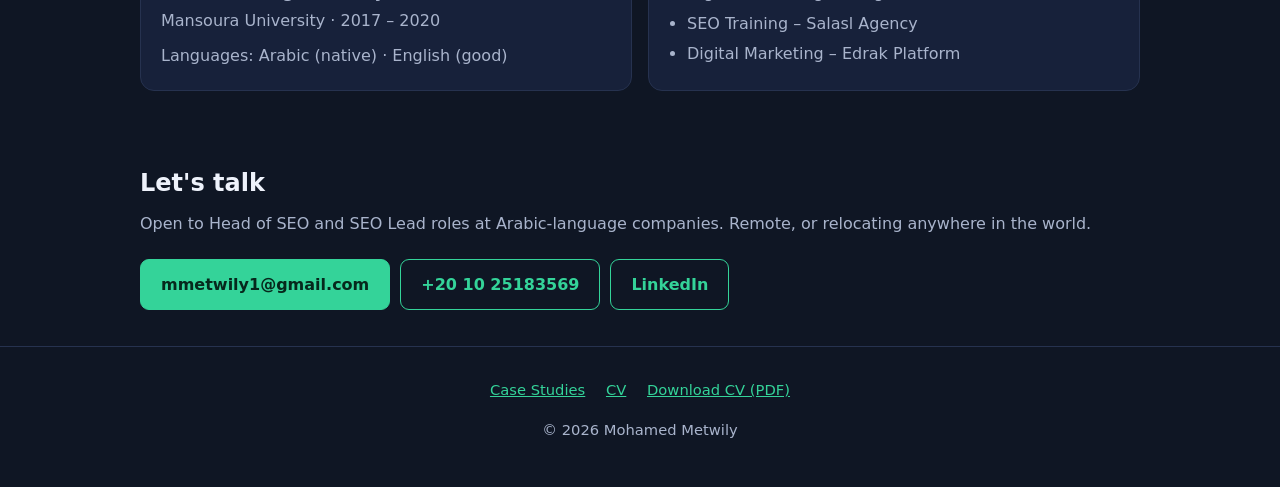
==== commit fc6d26ca: "Upgrade portfolio, CV and case studies with full Arabic/English versions - Restore AR/EN switch on a" ====
--- a/index.html
+++ b/index.html
@@ -1,758 +1,691 @@
-<!DOCTYPE html>
-<html lang="en">
-<head>
-    <meta charset="UTF-8">
-    <meta name="viewport" content="width=device-width, initial-scale=1.0">
-    <title>Mohamed Metwily - Head of SEO | Portfolio</title>
-    <link href="https://fonts.googleapis.com/css2?family=Inter:wght@300;400;500;600;700;800&display=swap" rel="stylesheet">
-    <style>
-        * { margin: 0; padding: 0; box-sizing: border-box; }
-        
-        :root {
-            --primary: #0d0d0d;
-            --accent: #e94560;
-            --accent2: #1a1a2e;
-            --light: #121212;
-            --gray: #a0a0a0;
-            --white: #ffffff;
-            --card-bg: #1e1e1e;
-            --text-primary: #ffffff;
-            --text-secondary: #b0b0b0;
-            --border: #2a2a2a;
+<!doctype html>
+<html
+  lang="en"
+  dir="ltr"
+  data-title-en="Mohamed Metwily | Head of SEO – E-commerce &amp; AI Search, Arabic Markets"
+  data-title-ar="محمد متولي | رئيس قسم SEO – التجارة الإلكترونية والبحث بالذكاء الاصطناعي"
+  data-desc-en="Head of SEO who generated 4.75M+ SAR for Saudi e-commerce stores, 1.32M SAR of it from organic search. Top 1-5 rankings and Google AI Overviews visibility. Available remote or relocating anywhere."
+  data-desc-ar="رئيس قسم SEO حقق أكثر من 4.75 مليون ريال لمتاجر سعودية، منها 1.32 مليون ريال من البحث العضوي. ترتيب 1-5 وظهور في ملخصات Google بالذكاء الاصطناعي. متاح عن بُعد أو بالانتقال لأي مكان."
+>
+  <head>
+    <meta charset="utf-8" />
+    <meta name="viewport" content="width=device-width, initial-scale=1" />
+    <title>
+      Mohamed Metwily | Head of SEO – E-commerce &amp; AI Search, Arabic Markets
+    </title>
+    <meta
+      name="description"
+      content="Head of SEO who generated 4.75M+ SAR for Saudi e-commerce stores, 1.32M SAR of it from organic search. Top 1-5 rankings and Google AI Overviews visibility. Available remote or relocating anywhere."
+    />
+    <link
+      rel="canonical"
+      href="https://mmetwily1-sudo.github.io/mohamed-metwily-portfolio/index.html"
+    />
+    <meta property="og:title" content="Mohamed Metwily | Head of SEO" />
+    <meta
+      property="og:description"
+      content="4.75M+ SAR generated across Saudi e-commerce stores. SEO strategy, technical SEO and AI search visibility."
+    />
+    <meta property="og:type" content="profile" />
+    <meta
+      property="og:image"
+      content="https://mmetwily1-sudo.github.io/mohamed-metwily-portfolio/portfolio_assets/profile_gemini.jpg"
+    />
+    <meta property="og:locale" content="en_US" />
+    <meta property="og:locale:alternate" content="ar_AR" />
+    <link rel="preconnect" href="https://fonts.googleapis.com" />
+    <link rel="preconnect" href="https://fonts.gstatic.com" crossorigin />
+    <link
+      rel="stylesheet"
+      href="https://fonts.googleapis.com/css2?family=Cairo:wght@400;600;700;800&display=swap"
+    />
+    <link rel="stylesheet" href="site.css" />
+    <script src="site.js"></script>
+    <script type="application/ld+json">
+      {
+        "@context": "https://schema.org",
+        "@type": "ProfilePage",
+        "mainEntity": {
+          "@type": "Person",
+          "name": "Mohamed Metwily",
+          "alternateName": "محمد متولي",
+          "jobTitle": "Head of SEO",
+          "image": "https://mmetwily1-sudo.github.io/mohamed-metwily-portfolio/portfolio_assets/profile_gemini.jpg",
+          "email": "mailto:mmetwily1@gmail.com",
+          "address": {
+            "@type": "PostalAddress",
+            "addressLocality": "Mansoura",
+            "addressCountry": "EG"
+          },
+          "sameAs": ["https://www.linkedin.com/in/mohamed-metwily"],
+          "knowsLanguage": ["Arabic", "English"],
+          "knowsAbout": [
+            "Technical SEO",
+            "E-commerce SEO",
+            "Generative Engine Optimization",
+            "Google Search Console",
+            "GA4"
+          ]
         }
-
-        body {
-            font-family: 'Inter', sans-serif;
-            color: var(--text-secondary);
-            line-height: 1.6;
-            background: var(--light);
-        }
-
-        /* Hero Section */
-        .hero {
-            position: relative;
-            background: linear-gradient(135deg, var(--primary) 0%, var(--accent2) 50%, #0f3460 100%);
-            background-size: 200% 200%;
-            animation: gradient 8s ease infinite;
-            color: var(--white);
-            padding: 120px 20px 80px;
-            text-align: center;
-            overflow: hidden;
-            border-bottom: 1px solid rgba(233, 69, 96, 0.3);
-        }
-
-        .hero::before {
-            content: '';
-            position: absolute;
-            top: 0;
-            left: 0;
-            right: 0;
-            bottom: 0;
-            background: url('portfolio_assets/profile_gemini.jpg') center center / cover no-repeat;
-            opacity: 0.08;
-            z-index: 0;
-        }
-
-        .hero > * {
-            position: relative;
-            z-index: 1;
-        }
-
-        @keyframes gradient {
-            0% { background-position: 0% 50%; }
-            50% { background-position: 100% 50%; }
-            100% { background-position: 0% 50%; }
-        }
-
-        .hero h1 {
-            font-size: 3rem;
-            font-weight: 800;
-            margin-bottom: 10px;
-        }
-
-        .hero .title {
-            font-size: 1.3rem;
-            color: var(--accent);
-            font-weight: 600;
-            margin-bottom: 20px;
-        }
-
-        .hero .contact {
-            display: flex;
-            justify-content: center;
-            gap: 30px;
-            flex-wrap: wrap;
-            font-size: 0.95rem;
-            opacity: 0.9;
-        }
-
-        .hero .contact a {
-            color: var(--white);
-            text-decoration: none;
-        }
-
-        .hero .contact a:hover {
-            color: var(--accent);
-        }
-
-        .hero-glow {
-            position: absolute;
-            width: 400px;
-            height: 400px;
-            background: radial-gradient(circle, rgba(233, 69, 96, 0.15) 0%, transparent 70%);
-            border-radius: 50%;
-            top: -100px;
-            right: -100px;
-            z-index: 0;
-            animation: float 6s ease-in-out infinite;
-        }
-
-        .hero-glow-2 {
-            position: absolute;
-            width: 300px;
-            height: 300px;
-            background: radial-gradient(circle, rgba(15, 52, 96, 0.2) 0%, transparent 70%);
-            border-radius: 50%;
-            bottom: -50px;
-            left: -50px;
-            z-index: 0;
-            animation: float 8s ease-in-out infinite reverse;
-        }
-
-        @keyframes float {
-            0%, 100% { transform: translateY(0px); }
-            50% { transform: translateY(20px); }
-        }
-
-        .btn-cv {
-            display: inline-block;
-            margin-top: 25px;
-            padding: 12px 30px;
-            background: var(--accent);
-            color: var(--white);
-            text-decoration: none;
-            border-radius: 8px;
-            font-weight: 600;
-            font-size: 1rem;
-            transition: all 0.3s;
-        }
-
-        .btn-cv:hover {
-            background: #ff6b81;
-            transform: translateY(-3px);
-            box-shadow: 0 8px 25px rgba(233, 69, 96, 0.4);
-            color: var(--white);
-        }
-
-        .profile-photo {
-            width: 150px;
-            height: 150px;
-            border-radius: 50%;
-            object-fit: cover;
-            border: 4px solid var(--accent);
-            margin-bottom: 20px;
-            box-shadow: 0 0 30px rgba(233, 69, 96, 0.4), 0 5px 20px rgba(0,0,0,0.3);
-            animation: pulse 2s infinite;
-        }
-
-        @keyframes pulse {
-            0% { box-shadow: 0 5px 20px rgba(233, 69, 96, 0.3); }
-            50% { box-shadow: 0 5px 30px rgba(233, 69, 96, 0.6); }
-            100% { box-shadow: 0 5px 20px rgba(233, 69, 96, 0.3); }
-        }
-
-        /* Container */
-        .container {
-            max-width: 1100px;
-            margin: 0 auto;
-            padding: 0 20px;
-        }
-
-        /* Section */
-        .section {
-            background: var(--card-bg);
-            margin: 30px auto;
-            padding: 40px;
-            border-radius: 12px;
-            box-shadow: 0 2px 20px rgba(0,0,0,0.3);
-            max-width: 1100px;
-        }
-
-        .section h2 {
-            font-size: 1.8rem;
-            color: var(--text-primary);
-            margin-bottom: 25px;
-            padding-bottom: 10px;
-            border-bottom: 3px solid var(--accent);
-            display: inline-block;
-        }
-
-        /* Experience */
-        .experience-item {
-            padding: 20px 0;
-            border-bottom: 1px solid var(--border);
-            transition: all 0.3s;
-        }
-
-        .experience-item:hover {
-            background: rgba(233, 69, 96, 0.05);
-            padding-left: 10px;
-        }
-
-        .experience-item:last-child {
-            border-bottom: none;
-        }
-
-        .experience-item h3 {
-            font-size: 1.2rem;
-            color: var(--text-primary);
-        }
-
-        .experience-item .company {
-            color: var(--accent);
-            font-weight: 500;
-        }
-
-        .experience-item .period {
-            color: var(--gray);
-            font-size: 0.9rem;
-            font-style: italic;
-        }
-
-        .experience-item ul {
-            margin-top: 10px;
-            padding-left: 20px;
-        }
-
-        .experience-item li {
-            margin: 8px 0;
-            color: var(--text-secondary);
-        }
-
-        /* Skills */
-        .skills-grid {
-            display: grid;
-            grid-template-columns: 1fr;
-            gap: 25px;
-        }
-
-        .skill-category h3 {
-            font-size: 1.1rem;
-            color: var(--text-primary);
-            margin-bottom: 15px;
-        }
-
-        .skill-tags {
-            display: flex;
-            flex-wrap: wrap;
-            gap: 8px;
-        }
-
-        .skill-tag {
-            background: #2a2a2a;
-            padding: 6px 14px;
-            border-radius: 20px;
-            font-size: 0.85rem;
-            color: var(--text-secondary);
-            transition: all 0.3s;
-        }
-
-        .skill-tag:hover {
-            background: var(--accent);
-            color: var(--white);
-            transform: translateY(-2px);
-        }
-
-        /* Certifications */
-        .cert-list {
-            list-style: none;
-        }
-
-        .cert-list li {
-            padding: 12px 0;
-            border-bottom: 1px solid var(--border);
-            display: flex;
-            align-items: center;
-            gap: 10px;
-            transition: all 0.3s;
-        }
-
-        .cert-list li:hover {
-            padding-left: 10px;
-            color: var(--accent);
-        }
-
-        .cert-list li::before {
-            content: "✓";
-            color: var(--accent);
-            font-weight: bold;
-            font-size: 1.2rem;
-        }
-
-        @media (max-width: 768px) {
-            .hero h1 { font-size: 2rem; }
-            .section { padding: 25px; }
-        }
-
-        /* Lightbox */
-        .lightbox {
-            display: none;
-            position: fixed;
-            top: 0;
-            left: 0;
-            width: 100%;
-            height: 100%;
-            background: rgba(0,0,0,0.95);
-            z-index: 1000;
-            justify-content: center;
-            align-items: center;
-            cursor: pointer;
-        }
-
-        .lightbox.active {
-            display: flex;
-        }
-
-        .lightbox img {
-            max-width: 90%;
-            max-height: 90%;
-            object-fit: contain;
-            border-radius: 8px;
-        }
-
-        .lightbox .close {
-            position: absolute;
-            top: 20px;
-            right: 30px;
-            color: white;
-            font-size: 40px;
-            font-weight: bold;
-            cursor: pointer;
-        }
-
-        /* Footer */
-        .footer {
-            text-align: center;
-            padding: 40px 20px;
-            color: var(--text-secondary);
-            font-size: 0.9rem;
-            background: var(--card-bg);
-            margin-top: 30px;
-        }
-
-        .footer a {
-            color: var(--accent);
-            text-decoration: none;
-        }
-
-        .footer a:hover {
-            text-decoration: underline;
-        }
-
-        /* Navbar */
-        .navbar {
-            position: fixed;
-            top: 0;
-            left: 0;
-            right: 0;
-            background: rgba(18, 18, 18, 0.95);
-            backdrop-filter: blur(10px);
-            padding: 15px 40px;
-            display: flex;
-            justify-content: space-between;
-            align-items: center;
-            z-index: 999;
-            border-bottom: 1px solid var(--border);
-        }
-
-        .navbar .logo {
-            font-size: 1.2rem;
-            font-weight: 700;
-            color: var(--white);
-            text-decoration: none;
-        }
-
-        .navbar .logo span {
-            color: var(--accent);
-        }
-
-        .navbar-links {
-            display: flex;
-            gap: 25px;
-            align-items: center;
-        }
-
-        .navbar-links a {
-            color: var(--text-secondary);
-            text-decoration: none;
-            font-size: 0.95rem;
-            font-weight: 500;
-            transition: color 0.3s;
-            padding: 5px 10px;
-            border-radius: 5px;
-        }
-
-        .navbar-links a:hover,
-        .navbar-links a.active {
-            color: var(--accent);
-        }
-
-        .navbar-links a.nav-cv {
-            background: var(--accent);
-            color: var(--white);
-            padding: 8px 20px;
-            border-radius: 6px;
-        }
-
-        .navbar-links a.nav-cv:hover {
-            background: #ff6b81;
-            color: var(--white);
-        }
-
-        /* Language Toggle */
-        .lang-toggle {
-            background: transparent;
-            border: 2px solid var(--accent);
-            color: var(--white);
-            padding: 6px 14px;
-            border-radius: 6px;
-            cursor: pointer;
-            font-size: 0.9rem;
-            font-weight: 600;
-            transition: all 0.3s;
-            font-family: 'Inter', sans-serif;
-        }
-
-        .lang-toggle:hover {
-            background: var(--accent);
-            transform: scale(1.05);
-        }
-
-        /* RTL Support */
-        [dir="rtl"] body {
-            font-family: 'Inter', 'Arial', sans-serif;
-        }
-
-        [dir="rtl"] .experience-item ul {
-            padding-left: 0;
-            padding-right: 20px;
-        }
-
-        [dir="rtl"] .cert-list li {
-            padding-left: 0;
-            padding-right: 10px;
-        }
-
-        [dir="rtl"] .cert-list li:hover {
-            padding-left: 0;
-            padding-right: 10px;
-        }
-
-        [dir="rtl"] .experience-item:hover {
-            padding-left: 0;
-            padding-right: 10px;
-        }
-
-        [dir="rtl"] .section h2 {
-            direction: rtl;
-        }
-    </style>
-</head>
-<body>
-
-<!-- Navbar -->
-<nav class="navbar">
-    <a href="index.html" class="logo">Mohamed <span>Metwily</span></a>
-    <div class="navbar-links">
-        <a href="index.html" class="active" data-i18n="nav_portfolio">Portfolio</a>
-        <a href="case-studies.html" data-i18n="nav_case_studies">Case Studies</a>
-        <a href="cv.html" class="nav-cv" data-i18n="nav_cv">CV</a>
-        <button class="lang-toggle" onclick="toggleLanguage()" id="langBtn">AR</button>
-    </div>
-</nav>
-
-<!-- Hero -->
-<div class="hero">
-    <div class="hero-glow"></div>
-    <div class="hero-glow-2"></div>
-    <img src="portfolio_assets/profile_gemini.jpg" alt="Mohamed Metwily" class="profile-photo">
-    <h1>Mohamed Metwily</h1>
-    <div class="title" data-i18n="hero_title">HEAD OF SEO</div>
-    <div class="contact">
-        <span>mmetwily1@gmail.com</span>
-        <span>+20 10 25183569</span>
-        <span data-i18n="hero_location">Mansoura, Egypt</span>
-        <a href="https://www.linkedin.com/in/mohamed-metwily" target="_blank">LinkedIn</a>
-    </div>
-    <a href="#cv" class="btn-cv" data-i18n="hero_btn">View Full CV</a>
-</div>
-
-<!-- Summary -->
-<div class="section">
-    <h2 data-i18n="summary_title">Professional Summary</h2>
-    <p style="color: var(--text-secondary);" data-i18n="summary_text">Results-driven Head of SEO with hands-on experience managing end-to-end SEO strategy for high-revenue e-commerce businesses in the Saudi market. Proven track record of driving organic growth that generated over 4.75M SAR in revenue across multiple stores. Led and managed a cross-functional SEO team of 3 Team Leaders, 4 SEO Agents, and content specialists. Skilled in keyword research, technical SEO, content optimization, AI Overviews visibility, and competitor analysis using SEMrush, Google Analytics, and Google Search Console. Proficient in leveraging AI tools and AI agents to automate SEO workflows, scale content production, and optimize for AI-generated search results.</p>
-</div>
-
-
-
-<!-- Professional Experience -->
-<div class="section">
-    <h2 data-i18n="experience_title">Professional Experience</h2>
-
-    <div class="experience-item">
-        <h3><span data-i18n="exp1_title">Head of SEO</span> <span class="company">| <span data-i18n="exp1_company">Freelance / Multiple E-commerce Projects</span></span></h3>
-        <div class="period" data-i18n="exp1_period">AUG 2025 - Present</div>
-        <ul>
-            <li data-i18n="exp1_b1">Developed and led overall SEO strategy for multiple e-commerce stores in the Saudi market, driving growth in organic visibility, traffic, and revenue.</li>
-            <li data-i18n="exp1_b2">Managed full SEO lifecycle including technical audits, on-page optimization, keyword strategy, content planning, and performance tracking.</li>
-            <li data-i18n="exp1_b3">Led a cross-functional team of 3 Team Leaders, 4 SEO Agents, and content specialists, ensuring alignment on strategy execution and KPI targets.</li>
-            <li data-i18n="exp1_b4">Achieved top 1-5 search rankings for target keywords and secured visibility in Google AI Overviews for high-intent commercial queries.</li>
-        </ul>
-    </div>
-
-    <div class="experience-item">
-        <h3><span data-i18n="exp2_title">Team Leader SEO</span> <span class="company">| <span data-i18n="exp2_company">Salasl Agency (Marketing Agency)</span></span></h3>
-        <div class="period" data-i18n="exp2_period">AUG 2024 - AUG 2025</div>
-        <ul>
-            <li data-i18n="exp2_b1">Led a team of SEO specialists at a full-service marketing agency, managing SEO projects across multiple client accounts in various industries.</li>
-            <li data-i18n="exp2_b2">Coordinated with content, design, and strategy teams to deliver integrated SEO campaigns.</li>
-        </ul>
-    </div>
-
-    <div class="experience-item">
-        <h3 data-i18n="exp3_title">SEO Specialist</h3>
-        <div class="period" data-i18n="exp3_period">FEB 2023 - AUG 2024</div>
-        <ul>
-            <li data-i18n="exp3_b1">Implemented SEO strategies to improve rankings and increase organic traffic across multiple e-commerce websites in the Saudi market</li>
-        </ul>
-    </div>
-</div>
-
-<!-- Skills -->
-<div class="section">
-    <h2 data-i18n="skills_title">Skills</h2>
-    <div class="skills-grid">
-            <div class="skill-category">
-                <h3 data-i18n="skills_tech">Technical SEO</h3>
-                <div class="skill-tags">
-                    <span class="skill-tag">SEO (On-Page, Off-Page, Technical)</span>
-                    <span class="skill-tag">Keyword Research</span>
-                    <span class="skill-tag">Competitor Analysis</span>
-                    <span class="skill-tag">Google Search Console</span>
-                    <span class="skill-tag">Google Analytics (GA4)</span>
-                    <span class="skill-tag">Google Tag Manager</span>
-                    <span class="skill-tag">Google Keyword Planner</span>
-                    <span class="skill-tag">SEMrush</span>
-                    <span class="skill-tag">Screaming Frog</span>
-                </div>
-            </div>
-            <div class="skill-category">
-                <h3 data-i18n="skills_ecom">E-commerce & Platforms</h3>
-                <div class="skill-tags">
-                    <span class="skill-tag">Salla</span>
-                    <span class="skill-tag">Shopify</span>
-                    <span class="skill-tag">Zid</span>
-                    <span class="skill-tag">WordPress</span>
-                </div>
-            </div>
-            <div class="skill-category">
-                <h3 data-i18n="skills_ai">AI & Automation</h3>
-                <div class="skill-tags">
-                    <span class="skill-tag">AI Overviews / GEO</span>
-                    <span class="skill-tag">AI Tools & Agents</span>
-                    <span class="skill-tag">Prompt Engineering</span>
-                    <span class="skill-tag">Workflow Automation</span>
-                    <span class="skill-tag">AI-Powered Content Optimization</span>
-                </div>
-            </div>
-            <div class="skill-category">
-                <h3 data-i18n="skills_soft">Soft Skills</h3>
-                <div class="skill-tags">
-                    <span class="skill-tag">Team Leadership</span>
-                    <span class="skill-tag">Project Management</span>
-                    <span class="skill-tag">Content Strategy</span>
-                    <span class="skill-tag">Client Communication</span>
-                    <span class="skill-tag">Monthly Reporting</span>
-                    <span class="skill-tag">Data-Driven Decisions</span>
-                </div>
-            </div>
-    </div>
-</div>
-
-<!-- Certifications -->
-<div class="section">
-    <h2 data-i18n="cert_title">Certifications & Training</h2>
-    <ul class="cert-list">
-        <li data-i18n="cert1">Digital Marketing - Google</li>
-        <li data-i18n="cert2">SEO Training - Salasl Agency</li>
-        <li data-i18n="cert3">Digital Marketing - Edrak Platform</li>
-    </ul>
-</div>
-
-<!-- Education -->
-<div class="section">
-    <h2 data-i18n="edu_title">Education</h2>
-    <p><strong data-i18n="edu_degree">Bachelor's Degree in Physical Education</strong> - <span data-i18n="edu_dept">Mansoura University</span> (2017 - 2020)</p>
-</div>
-
-<!-- Lightbox -->
-<div id="lightbox" class="lightbox" onclick="closeLightbox()">
-    <span class="close">&times;</span>
-    <img id="lightbox-img" src="" alt="Full size image">
-</div>
-
-<!-- Footer -->
-<div class="footer">
-    <p><span data-i18n="footer_languages">Languages:</span> <strong>Arabic</strong> (<span data-i18n="footer_native">Native</span>) | <strong>English</strong> (<span data-i18n="footer_good">Good</span>)</p>
-    <p style="margin-top: 15px;"><span data-i18n="footer_contact">Contact:</span> <a href="mailto:mmetwily1@gmail.com">mmetwily1@gmail.com</a> | +20 10 25183569</p>
-    <p style="margin-top: 10px;"><a href="https://www.linkedin.com/in/mohamed-metwily" target="_blank">LinkedIn</a> | <a href="case-studies.html" data-i18n="footer_case">Case Studies</a> | <a href="cv.html" data-i18n="footer_cv">View Full CV</a> | <a href="Mohamed-Metwily-CV.pdf" download data-i18n="footer_download">Download PDF CV</a></p>
-</div>
-
-<script>
-// Translations
-const translations = {
-    en: {
-        nav_portfolio: "Portfolio",
-        nav_case_studies: "Case Studies",
-        nav_cv: "CV",
-        hero_title: "HEAD OF SEO",
-        hero_location: "Mansoura, Egypt",
-        hero_btn: "View Full CV",
-        summary_title: "Professional Summary",
-        summary_text: "Results-driven Head of SEO with hands-on experience managing end-to-end SEO strategy for high-revenue e-commerce businesses in the Saudi market. Proven track record of driving organic growth that generated over 4.75M SAR in revenue across multiple stores. Led and managed a cross-functional SEO team of 3 Team Leaders, 4 SEO Agents, and content specialists. Skilled in keyword research, technical SEO, content optimization, AI Overviews visibility, and competitor analysis using SEMrush, Google Analytics, and Google Search Console. Proficient in leveraging AI tools and AI agents to automate SEO workflows, scale content production, and optimize for AI-generated search results.",
-        experience_title: "Professional Experience",
-        exp1_title: "Head of SEO",
-        exp1_company: "Freelance / Multiple E-commerce Projects",
-        exp1_period: "AUG 2025 - Present",
-        exp1_b1: "Developed and led overall SEO strategy for multiple e-commerce stores in the Saudi market, driving growth in organic visibility, traffic, and revenue.",
-        exp1_b2: "Managed full SEO lifecycle including technical audits, on-page optimization, keyword strategy, content planning, and performance tracking.",
-        exp1_b3: "Led a cross-functional team of 3 Team Leaders, 4 SEO Agents, and content specialists, ensuring alignment on strategy execution and KPI targets.",
-        exp1_b4: "Achieved top 1-5 search rankings for target keywords and secured visibility in Google AI Overviews for high-intent commercial queries.",
-        exp2_title: "Team Leader SEO",
-        exp2_company: "Salasl Agency (Marketing Agency)",
-        exp2_period: "AUG 2024 - AUG 2025",
-        exp2_b1: "Led a team of SEO specialists at a full-service marketing agency, managing SEO projects across multiple client accounts in various industries.",
-        exp2_b2: "Coordinated with content, design, and strategy teams to deliver integrated SEO campaigns.",
-        exp3_title: "SEO Specialist",
-        exp3_period: "FEB 2023 - AUG 2024",
-        exp3_b1: "Implemented SEO strategies to improve rankings and increase organic traffic across multiple e-commerce websites in the Saudi market",
-        skills_title: "Skills",
-        skills_tech: "Technical SEO",
-        skills_ecom: "E-commerce & Platforms",
-        skills_ai: "AI & Automation",
-        skills_soft: "Soft Skills",
-        cert_title: "Certifications & Training",
-        cert1: "Digital Marketing - Google",
-        cert2: "SEO Training - Salasl Agency",
-        cert3: "Digital Marketing - Edrak Platform",
-        edu_title: "Education",
-        edu_degree: "Bachelor's Degree in Physical Education",
-        edu_dept: "Mansoura University",
-        edu_uni: "Mansoura University",
-        footer_languages: "Languages:",
-        footer_native: "Native",
-        footer_good: "Good",
-        footer_contact: "Contact:",
-        footer_case: "Case Studies",
-        footer_cv: "View Full CV",
-        footer_download: "Download PDF CV"
-    },
-    ar: {
-        nav_portfolio: "الملف المهني",
-        nav_case_studies: "دراسات الحالة",
-        nav_cv: "السيرة الذاتية",
-        hero_title: "رئيس قسم تحسين محركات البحث",
-        hero_location: "المنصورة، مصر",
-        hero_btn: "عرض السيرة الذاتية",
-        summary_title: "الملخص المهني",
-        summary_text: "رئيس قسم تحسين محركات البحث ذو خبرة واسعة في وضع وتنفيذ الاستراتيجيات الشاملة لمتاجر التجارة الإلكترونية الكبرى في السوق السعودي. سجل حافل في تحقيق النمو العضوي الذي أسهم في إيرادات تجاوزت 4.75 مليون ريال سعودي عبر متاجر متعددة. أدرت فريقاً متعدد التخصصات يضم 3 رؤساء فرق و4 متخصصين في تحسين محركات البحث ومختصين في المحتوى. متمكن من البحث عن الكلمات المفتاحية والتحسين التقني للمواقع وتحسين المحتوى والظهور في نتائج البحث المولدة بالذكاء الاصطناعي وتحليل المنافسين باستخدام SEMrush وGoogle Analytics وGoogle Search Console. بارع في توظيف أدوات الذكاء الاصطناعي لأتمتة عمليات تحسين محركات البحث وتوسيع إنتاج المحتوى والتحسين لنتائج البحث التوليدية.",
-        experience_title: "الخبرة العملية",
-        exp1_title: "رئيس قسم تحسين محركات البحث",
-        exp1_company: "عمل حر / مشاريع تجارة إلكترونية متعددة",
-        exp1_period: "أغسطس 2025 - الحالي",
-        exp1_b1: "وضع الاستراتيجية الشاملة لتحسين محركات البحث لمتاجر تجارة إلكترونية متعددة في السوق السعودي، وأشرف على تنفيذها لتحقيق نمو ملموس في الظهور العضوي والزيارات والإيرادات.",
-        exp1_b2: "أدرت كامل مراحل عمل تحسين محركات البحث بما في ذلك التدقيق التقني والتحسين الداخلي واستراتيجية الكلمات المفتاحية وتخطيط المحتوى ومتابعة الأداء.",
-        exp1_b3: "أشرفت على فريق عمل متعدد التخصصات يضم 3 رؤساء فرق و4 متخصصين في تحسين محركات البحث ومختصين في المحتوى، وضمن التوافق في تنفيذ الاستراتيجية وتحقيق أهداف الأداء.",
-        exp1_b4: "حققت ترتيبات متقدمة في نتائج البحث للكلمات المفتاحية المستهدفة، وأمنت الظهور في نتائج البحث المولدة بالذكاء الاصطناعي من Google للاستعلامات التجارية عالية القصد.",
-        exp2_title: "قائد فريق تحسين محركات البحث",
-        exp2_company: "وكالة سلاسل للتسويق",
-        exp2_period: "أغسطس 2024 - أغسطس 2025",
-        exp2_b1: "أدرت فريقاً من متخصصي تحسين محركات البحث في وكالة تسويقية شاملة الخدمات، وأشرفت على مشاريع تحسين محركات البحث لعملاء متعددين في قطاعات صناعية مختلفة.",
-        exp2_b2: "تعاملت مع فرق المحتوى والتصميم والاستراتيجية لتقديم حملات تحسين محركات البحث بشكل متكامل.",
-        exp3_title: "متخصص تحسين محركات البحث",
-        exp3_period: "فبراير 2023 - أغسطس 2024",
-        exp3_b1: "نفّذت استراتيجيات تحسين محركات البحث لتعزيز ترتيبات المواقع وزيادة حركة المرور العضوية عبر مواقع تجارة إلكترونية متعددة في السوق السعودي",
-        skills_title: "المهارات",
-        skills_tech: "التحسين التقني",
-        skills_ecom: "التجارة الإلكترونية والمنصات",
-        skills_ai: "الذكاء الاصطناعي والأتمتة",
-        skills_soft: "المهارات الشخصية",
-        cert_title: "الشهادات والتدريب",
-        cert1: "التسويق الرقمي - Google",
-        cert2: "تحسين محركات البحث - وكالة سلاسل",
-        cert3: "التسويق الرقمي - منصة إدراك",
-        edu_title: "المؤهل العلمي",
-        edu_degree: "بكالوريوس التربية الرياضية",
-        edu_dept: "جامعة المنصورة",
-        footer_languages: "اللغات:",
-        footer_native: "العربية (اللغة الأم)",
-        footer_good: "الإنجليزية (جيد جداً)",
-        footer_contact: "للتواصل:",
-        footer_case: "دراسات الحالة",
-        footer_cv: "عرض السيرة الذاتية",
-        footer_download: "تحميل السيرة الذاتية (PDF)"
-    }
-};
-
-// Current language
-let currentLang = localStorage.getItem('lang') || 'en';
-
-// Apply translations
-function applyTranslations() {
-    const lang = translations[currentLang];
-    document.querySelectorAll('[data-i18n]').forEach(el => {
-        const key = el.getAttribute('data-i18n');
-        if (lang[key]) {
-            el.textContent = lang[key];
-        }
-    });
-    
-    // Update direction
-    document.documentElement.dir = currentLang === 'ar' ? 'rtl' : 'ltr';
-    document.documentElement.lang = currentLang;
-    
-    // Update button text
-    document.getElementById('langBtn').textContent = currentLang === 'en' ? 'AR' : 'EN';
-}
-
-// Toggle language
-function toggleLanguage() {
-    currentLang = currentLang === 'en' ? 'ar' : 'en';
-    localStorage.setItem('lang', currentLang);
-    applyTranslations();
-}
-
-// Initialize
-applyTranslations();
-
-function openLightbox(img) {
-    var lightbox = document.getElementById('lightbox');
-    var lightboxImg = document.getElementById('lightbox-img');
-    lightboxImg.src = img.src;
-    lightbox.classList.add('active');
-}
-
-function closeLightbox() {
-    var lightbox = document.getElementById('lightbox');
-    lightbox.classList.remove('active');
-}
-
-document.addEventListener('keydown', function(e) {
-    if (e.key === 'Escape') {
-        closeLightbox();
-    }
-});
-</script>
-
-</body>
+      }
+    </script>
+  </head>
+  <body>
+    <a class="skip" href="#main"
+      ><span class="en">Skip to content</span
+      ><span class="ar">تخطي إلى المحتوى</span></a
+    >
+
+    <nav class="top" aria-label="Main">
+      <div class="wrap">
+        <a class="brand" href="index.html"
+          ><span class="en">Mohamed Metwily</span
+          ><span class="ar">محمد متولي</span></a
+        >
+        <div class="links">
+          <a href="#results"
+            ><span class="en">Results</span><span class="ar">النتائج</span></a
+          >
+          <a href="#experience"
+            ><span class="en">Experience</span><span class="ar">الخبرة</span></a
+          >
+          <a href="#skills"
+            ><span class="en">Skills</span><span class="ar">المهارات</span></a
+          >
+          <a href="case-studies.html"
+            ><span class="en">Case Studies</span
+            ><span class="ar">دراسات الحالة</span></a
+          >
+          <a href="cv.html"
+            ><span class="en">CV</span><span class="ar">السيرة الذاتية</span></a
+          >
+          <button
+            class="lang-btn"
+            type="button"
+            data-lang-btn
+            onclick="toggleLang()"
+          >
+            AR
+          </button>
+        </div>
+      </div>
+    </nav>
+
+    <main class="wrap" id="main">
+      <header class="hero">
+        <div>
+          <div class="eyebrow">
+            <span class="en">Head of SEO · E-commerce · AI Search</span
+            ><span class="ar"
+              >رئيس قسم SEO · التجارة الإلكترونية · البحث بالذكاء
+              الاصطناعي</span
+            >
+          </div>
+          <h1>
+            <span class="en"
+              >I turn organic search into revenue for Arabic-market e-commerce
+              brands.</span
+            >
+            <span class="ar"
+              >أحوّل البحث العضوي إلى إيرادات لمتاجر التجارة الإلكترونية في
+              الأسواق العربية.</span
+            >
+          </h1>
+          <p class="lead">
+            <span class="en"
+              ><span class="num">4.75M+</span> SAR in store revenue across four
+              Saudi stores, <span class="num">1.32M</span> SAR of it from
+              organic search. Top 1-5 rankings and Google AI Overviews
+              visibility, delivered by a team I lead and AI tools that automate
+              SEO workflows.</span
+            >
+            <span class="ar"
+              >أكثر من <span class="num">4.75</span> مليون ريال إيرادات عبر
+              أربعة متاجر سعودية، منها <span class="num">1.32</span> مليون ريال
+              من البحث العضوي. ترتيب بين المركز 1 و5 وظهور في ملخصات Google
+              بالذكاء الاصطناعي، بفريق أقوده وأدوات ذكاء اصطناعي تؤتمت مهام الـ
+              SEO.</span
+            >
+          </p>
+          <div class="avail">
+            <span class="en"
+              >Available for remote work or relocation anywhere in the
+              world</span
+            >
+            <span class="ar"
+              >متاح للعمل عن بُعد أو الانتقال إلى أي مكان في العالم</span
+            >
+          </div>
+          <div class="cta">
+            <a class="btn p" href="case-studies.html"
+              ><span class="en">View case studies</span
+              ><span class="ar">شاهد دراسات الحالة</span></a
+            >
+            <a class="btn s" href="cv.html"
+              ><span class="en">View CV</span
+              ><span class="ar">السيرة الذاتية</span></a
+            >
+            <a class="btn s" href="mailto:mmetwily1@gmail.com"
+              ><span class="en">Hire me</span
+              ><span class="ar">تواصل معي</span></a
+            >
+          </div>
+        </div>
+        <img
+          src="portfolio_assets/profile_gemini.jpg"
+          alt="Portrait of Mohamed Metwily, Head of SEO"
+          width="330"
+          height="330"
+          fetchpriority="high"
+        />
+      </header>
+
+      <div class="stats" role="list" aria-label="Key results">
+        <div class="stat" role="listitem">
+          <b>4.75M+</b
+          ><span
+            ><span class="en">SAR total revenue</span
+            ><span class="ar">ريال إجمالي الإيرادات</span></span
+          >
+        </div>
+        <div class="stat" role="listitem">
+          <b>1.32M</b
+          ><span
+            ><span class="en">SAR organic revenue</span
+            ><span class="ar">ريال من البحث العضوي</span></span
+          >
+        </div>
+        <div class="stat" role="listitem">
+          <b>112K+</b
+          ><span
+            ><span class="en">organic clicks</span
+            ><span class="ar">نقرة عضوية</span></span
+          >
+        </div>
+        <div class="stat" role="listitem">
+          <b>4.1M+</b
+          ><span
+            ><span class="en">search impressions</span
+            ><span class="ar">ظهور في نتائج البحث</span></span
+          >
+        </div>
+      </div>
+
+      <section id="about">
+        <h2>
+          <span class="en">Professional summary</span
+          ><span class="ar">الملخص المهني</span>
+        </h2>
+        <p class="sub">
+          <span class="en"
+            >Results-driven Head of SEO managing end-to-end SEO strategy for
+            high-revenue e-commerce businesses in the Saudi market. I lead a
+            cross-functional team of 3 Team Leaders, 4 SEO Agents and content
+            specialists, and I use AI tools and agents to automate SEO
+            workflows, scale content production and optimize for AI-generated
+            search results.</span
+          >
+          <span class="ar"
+            >رئيس قسم SEO يقود الاستراتيجية الكاملة لمتاجر تجارة إلكترونية عالية
+            الإيراد في السوق السعودي. أدير فريقًا متعدد التخصصات من 3 قادة فرق
+            و4 متخصصي SEO ومختصين في المحتوى، وأوظّف أدوات ووكلاء الذكاء
+            الاصطناعي لأتمتة مهام الـ SEO وتوسيع إنتاج المحتوى والتحسين لنتائج
+            البحث التوليدية.</span
+          >
+        </p>
+        <div class="grid three">
+          <article class="card">
+            <h3>
+              <span class="en">Technical SEO &amp; audits</span
+              ><span class="ar">الـ SEO التقني والتدقيق</span>
+            </h3>
+            <p>
+              <span class="en"
+                >Site audits, indexing, structure and on-page optimization for
+                product and category pages.</span
+              ><span class="ar"
+                >تدقيق المواقع والفهرسة والهيكلة وتحسين صفحات المنتجات
+                والأقسام.</span
+              >
+            </p>
+          </article>
+          <article class="card">
+            <h3>
+              <span class="en">E-commerce growth</span
+              ><span class="ar">نمو التجارة الإلكترونية</span>
+            </h3>
+            <p>
+              <span class="en"
+                >Keyword strategy for high-intent buyers on Salla, Shopify, Zid
+                and WordPress stores.</span
+              ><span class="ar"
+                >استراتيجية كلمات مفتاحية للمشترين ذوي النية العالية في متاجر
+                سلة وشوبيفاي وزد ووردبريس.</span
+              >
+            </p>
+          </article>
+          <article class="card">
+            <h3>
+              <span class="en">AI search (GEO)</span
+              ><span class="ar">البحث بالذكاء الاصطناعي (GEO)</span>
+            </h3>
+            <p>
+              <span class="en"
+                >Visibility in Google AI Overviews for commercial and
+                informational queries.</span
+              ><span class="ar"
+                >الظهور في ملخصات Google بالذكاء الاصطناعي للاستعلامات التجارية
+                والمعلوماتية.</span
+              >
+            </p>
+          </article>
+        </div>
+      </section>
+
+      <section id="results">
+        <h2>
+          <span class="en">Results that matter</span
+          ><span class="ar">نتائج تهمّك</span>
+        </h2>
+        <p class="sub">
+          <span class="en"
+            >Figures from Google Search Console and GA4. Screenshots are in the
+            case studies.</span
+          ><span class="ar"
+            >أرقام من Google Search Console وGA4. لقطات الشاشة في دراسات
+            الحالة.</span
+          >
+        </p>
+        <div class="grid">
+          <article class="card">
+            <h3>Alwfi.com</h3>
+            <div class="tag">
+              <span class="en">Automotive spare parts</span
+              ><span class="ar">قطع غيار السيارات</span> ·
+              <span class="num">Mar 2025 – Jun 2026</span>
+            </div>
+            <div class="big"><span class="num">71.9%</span></div>
+            <div>
+              <span class="en"
+                >of store revenue from organic search (633,727 SAR)</span
+              ><span class="ar"
+                >من إيرادات المتجر من البحث العضوي (633,727 ريال)</span
+              >
+            </div>
+            <ul>
+              <li>
+                <span class="en">95.7K clicks · 2.54M impressions</span
+                ><span class="ar">95.7 ألف نقرة · 2.54 مليون ظهور</span>
+              </li>
+              <li>
+                <span class="en">Avg position 5.5 · 1,156 conversions</span
+                ><span class="ar">متوسط الترتيب 5.5 · 1,156 تحويل</span>
+              </li>
+            </ul>
+          </article>
+          <article class="card">
+            <h3>Hishma-sa.com</h3>
+            <div class="tag">
+              <span class="en">Modest fashion</span
+              ><span class="ar">الأزياء المحتشمة والجلابيات</span> ·
+              <span class="num">Jun 2025 – Jul 2026</span>
+            </div>
+            <div class="big">
+              <span class="num">618,817</span> <span class="en">SAR</span
+              ><span class="ar">ريال</span>
+            </div>
+            <div>
+              <span class="en"
+                >organic revenue, the highest-converting channel (<span class="num">13.67%</span>)</span
+              ><span class="ar"
+                >إيرادات عضوية، وأعلى قناة تحويلًا (<span class="num">13.67%</span>)</span
+              >
+            </div>
+            <ul>
+              <li>
+                <span class="en">Avg position 4.9 · CTR <span class="num">6.5%</span></span
+                ><span class="ar">متوسط الترتيب 4.9 · نسبة النقر <span class="num">6.5%</span></span>
+              </li>
+              <li>
+                <span class="en">Engagement rate <span class="num">89.5%</span></span
+                ><span class="ar">معدل التفاعل <span class="num">89.5%</span></span>
+              </li>
+            </ul>
+          </article>
+          <article class="card">
+            <h3>Daily.sa</h3>
+            <div class="tag">
+              <span class="en">Sports &amp; fitness</span
+              ><span class="ar">المعدات الرياضية واللياقة</span> ·
+              <span class="num">Mar – Jul 2025</span>
+            </div>
+            <div class="big">
+              <span class="en">4 months</span><span class="ar">4 أشهر</span>
+            </div>
+            <div>
+              <span class="en">to build an organic foundation from scratch</span
+              ><span class="ar">لبناء أساس عضوي من الصفر</span>
+            </div>
+            <ul>
+              <li>
+                <span class="en">52,466 SAR organic revenue</span
+                ><span class="ar">52,466 ريال إيرادات عضوية</span>
+              </li>
+              <li>
+                <span class="en">12.4K clicks · 1.3M impressions</span
+                ><span class="ar">12.4 ألف نقرة · 1.3 مليون ظهور</span>
+              </li>
+            </ul>
+          </article>
+          <article class="card">
+            <h3>MHS Jewellery</h3>
+            <div class="tag">
+              <span class="en">Prayer beads &amp; stones</span
+              ><span class="ar">المسابح والأحجار الكريمة</span> ·
+              <span class="num">Jul 2024 – Mar 2025</span>
+            </div>
+            <div class="big"><span class="num">43.8%</span></div>
+            <div>
+              <span class="en"
+                >of revenue from organic search, over 2x direct traffic</span
+              ><span class="ar"
+                >من الإيرادات من البحث العضوي، أكثر من ضعف الزيارات
+                المباشرة</span
+              >
+            </div>
+            <ul>
+              <li>
+                <span class="en">4.32K clicks · 242K impressions</span
+                ><span class="ar">4.32 ألف نقرة · 242 ألف ظهور</span>
+              </li>
+              <li>
+                <span class="en">Heritage brand (est. 1997) taken online</span
+                ><span class="ar"
+                  >علامة تراثية (تأسست 1997) انتقلت للتجارة الإلكترونية</span
+                >
+              </li>
+            </ul>
+          </article>
+        </div>
+        <p>
+          <a href="case-studies.html"
+            ><span class="en">Read the full case studies →</span
+            ><span class="ar">اقرأ دراسات الحالة كاملة ←</span></a
+          >
+        </p>
+      </section>
+
+      <section id="experience">
+        <h2>
+          <span class="en">Experience</span
+          ><span class="ar">الخبرة العملية</span>
+        </h2>
+        <div class="tl">
+          <div>
+            <b
+              ><span class="en">Head of SEO</span
+              ><span class="ar">رئيس قسم SEO</span></b
+            >
+            · <span class="en">Freelance, multiple e-commerce projects</span
+            ><span class="ar">عمل حر، مشاريع تجارة إلكترونية متعددة</span><br />
+            <small
+              ><span class="en">Aug 2025 – Present</span
+              ><span class="ar">أغسطس 2025 – الحالي</span></small
+            >
+            <ul>
+              <li>
+                <span class="en"
+                  >Lead SEO strategy for multiple Saudi e-commerce stores:
+                  organic visibility, traffic and revenue.</span
+                ><span class="ar"
+                  >أقود استراتيجية الـ SEO لعدة متاجر سعودية: الظهور العضوي
+                  والزيارات والإيرادات.</span
+                >
+              </li>
+              <li>
+                <span class="en"
+                  >Own the full lifecycle: technical audits, on-page, keyword
+                  strategy, content planning, performance tracking.</span
+                ><span class="ar"
+                  >أدير دورة العمل كاملة: التدقيق التقني والتحسين الداخلي
+                  والكلمات المفتاحية وتخطيط المحتوى ومتابعة الأداء.</span
+                >
+              </li>
+              <li>
+                <span class="en"
+                  >Lead 3 Team Leaders, 4 SEO Agents and content specialists,
+                  aligned on KPI targets.</span
+                ><span class="ar"
+                  >أقود 3 قادة فرق و4 متخصصي SEO ومختصي محتوى حول أهداف أداء
+                  واضحة.</span
+                >
+              </li>
+              <li>
+                <span class="en"
+                  >Reached top 1-5 rankings and Google AI Overviews visibility
+                  for high-intent commercial queries.</span
+                ><span class="ar"
+                  >حققت ترتيبًا بين 1 و5 وظهورًا في ملخصات Google بالذكاء
+                  الاصطناعي للاستعلامات التجارية عالية النية.</span
+                >
+              </li>
+            </ul>
+          </div>
+          <div>
+            <b
+              ><span class="en">Team Leader, SEO</span
+              ><span class="ar">قائد فريق SEO</span></b
+            >
+            · <span class="en">Salasl Agency (marketing agency)</span
+            ><span class="ar">وكالة سلاسل للتسويق</span><br />
+            <small
+              ><span class="en">Aug 2024 – Aug 2025</span
+              ><span class="ar">أغسطس 2024 – أغسطس 2025</span></small
+            >
+            <ul>
+              <li>
+                <span class="en"
+                  >Led SEO specialists on projects for multiple clients across
+                  industries.</span
+                ><span class="ar"
+                  >قدت متخصصي SEO في مشاريع لعملاء متعددين في قطاعات
+                  مختلفة.</span
+                >
+              </li>
+              <li>
+                <span class="en"
+                  >Coordinated content, design and strategy teams on integrated
+                  SEO campaigns.</span
+                ><span class="ar"
+                  >نسّقت بين فرق المحتوى والتصميم والاستراتيجية لتقديم حملات SEO
+                  متكاملة.</span
+                >
+              </li>
+            </ul>
+          </div>
+          <div>
+            <b
+              ><span class="en">SEO Specialist</span
+              ><span class="ar">متخصص SEO</span></b
+            ><br />
+            <small
+              ><span class="en">Feb 2023 – Aug 2024</span
+              ><span class="ar">فبراير 2023 – أغسطس 2024</span></small
+            >
+            <ul>
+              <li>
+                <span class="en"
+                  >Improved rankings and organic traffic across multiple Saudi
+                  e-commerce websites.</span
+                ><span class="ar"
+                  >حسّنت الترتيب والزيارات العضوية لعدة مواقع تجارة إلكترونية
+                  سعودية.</span
+                >
+              </li>
+            </ul>
+          </div>
+        </div>
+      </section>
+
+      <section id="skills">
+        <h2>
+          <span class="en">Skills &amp; tools</span
+          ><span class="ar">المهارات والأدوات</span>
+        </h2>
+        <div class="group-title">
+          <span class="en">Technical SEO</span
+          ><span class="ar">الـ SEO التقني</span>
+        </div>
+        <div class="pills">
+          <span>Search Console</span><span>GA4</span><span>Tag Manager</span
+          ><span>Keyword Planner</span><span>SEMrush</span
+          ><span>Screaming Frog</span>
+          <span
+            ><span class="en">Keyword research</span
+            ><span class="ar">بحث الكلمات المفتاحية</span></span
+          ><span
+            ><span class="en">Competitor analysis</span
+            ><span class="ar">تحليل المنافسين</span></span
+          ><span
+            ><span class="en">On-page / off-page</span
+            ><span class="ar">داخلي / خارجي</span></span
+          >
+        </div>
+        <div class="group-title">
+          <span class="en">E-commerce platforms</span
+          ><span class="ar">منصات التجارة الإلكترونية</span>
+        </div>
+        <div class="pills">
+          <span>Salla</span><span>Shopify</span><span>Zid</span
+          ><span>WordPress</span>
+        </div>
+        <div class="group-title">
+          <span class="en">AI &amp; automation</span
+          ><span class="ar">الذكاء الاصطناعي والأتمتة</span>
+        </div>
+        <div class="pills">
+          <span>AI Overviews / GEO</span
+          ><span
+            ><span class="en">AI tools &amp; agents</span
+            ><span class="ar">أدوات ووكلاء الذكاء الاصطناعي</span></span
+          ><span>Prompt Engineering</span
+          ><span
+            ><span class="en">Workflow automation</span
+            ><span class="ar">أتمتة سير العمل</span></span
+          >
+        </div>
+        <div class="group-title">
+          <span class="en">Leadership</span><span class="ar">القيادة</span>
+        </div>
+        <div class="pills">
+          <span
+            ><span class="en">Team leadership</span
+            ><span class="ar">قيادة الفرق</span></span
+          ><span
+            ><span class="en">Project management</span
+            ><span class="ar">إدارة المشاريع</span></span
+          ><span
+            ><span class="en">Content strategy</span
+            ><span class="ar">استراتيجية المحتوى</span></span
+          ><span
+            ><span class="en">Monthly reporting</span
+            ><span class="ar">التقارير الشهرية</span></span
+          ><span
+            ><span class="en">Client communication</span
+            ><span class="ar">التواصل مع العملاء</span></span
+          >
+        </div>
+      </section>
+
+      <section id="education">
+        <div class="grid">
+          <article class="card">
+            <h3>
+              <span class="en">Education</span
+              ><span class="ar">المؤهل العلمي</span>
+            </h3>
+            <p>
+              <b
+                ><span class="en">Bachelor's degree in Physical Education</span
+                ><span class="ar">بكالوريوس التربية الرياضية</span></b
+              ><br /><span class="en">Mansoura University · 2017 – 2020</span
+              ><span class="ar">جامعة المنصورة · 2017 – 2020</span>
+            </p>
+            <p>
+              <span class="en">Languages: Arabic (native) · English (good)</span
+              ><span class="ar"
+                >اللغات: العربية (لغة أم) · الإنجليزية (جيد)</span
+              >
+            </p>
+          </article>
+          <article class="card">
+            <h3>
+              <span class="en">Certifications &amp; training</span
+              ><span class="ar">الشهادات والتدريب</span>
+            </h3>
+            <ul>
+              <li>
+                <span class="en">Digital Marketing – Google</span
+                ><span class="ar">التسويق الرقمي – Google</span>
+              </li>
+              <li>
+                <span class="en">SEO Training – Salasl Agency</span
+                ><span class="ar">تدريب SEO – وكالة سلاسل</span>
+              </li>
+              <li>
+                <span class="en">Digital Marketing – Edrak Platform</span
+                ><span class="ar">التسويق الرقمي – منصة إدراك</span>
+              </li>
+            </ul>
+          </article>
+        </div>
+      </section>
+
+      <section id="contact">
+        <h2>
+          <span class="en">Let's talk</span><span class="ar">لنتحدث</span>
+        </h2>
+        <p class="sub">
+          <span class="en"
+            >Open to Head of SEO and SEO Lead roles at Arabic-language
+            companies. Remote, or relocating anywhere in the world.</span
+          ><span class="ar"
+            >متاح لوظائف رئيس قسم SEO وقائد SEO في الشركات الناطقة بالعربية. عن
+            بُعد أو بالانتقال لأي مكان في العالم.</span
+          >
+        </p>
+        <div class="cta">
+          <a class="btn p" href="mailto:mmetwily1@gmail.com"
+            >mmetwily1@gmail.com</a
+          >
+          <a class="btn s" href="tel:+201025183569"
+            ><span class="num">+20 10 25183569</span></a
+          >
+          <a class="btn s" href="https://www.linkedin.com/in/mohamed-metwily"
+            >LinkedIn</a
+          >
+        </div>
+      </section>
+    </main>
+
+    <footer class="site">
+      <div class="wrap">
+        <a href="case-studies.html"
+          ><span class="en">Case Studies</span
+          ><span class="ar">دراسات الحالة</span></a
+        >
+        <a href="cv.html"
+          ><span class="en">CV</span><span class="ar">السيرة الذاتية</span></a
+        >
+        <a href="Mohamed-Metwily-CV.pdf" class="en">Download CV (PDF)</a>
+        <a href="Mohamed-Metwily-CV-ar.pdf" class="ar"
+          >تحميل السيرة الذاتية (PDF)</a
+        >
+        <p>
+          © 2026 <span class="en">Mohamed Metwily</span
+          ><span class="ar">محمد متولي</span>
+        </p>
+      </div>
+    </footer>
+  </body>
 </html>
--- a/site.css
+++ b/site.css
@@ -0,0 +1,530 @@
+/* Shared styles for the portfolio (index + case studies) and language switch for all pages */
+
+/* ---------- Language switch (EN / AR) ---------- */
+html[lang="ar"] .en {
+  display: none !important;
+}
+html:not([lang="ar"]) .ar {
+  display: none !important;
+}
+
+/* ---------- Tokens ---------- */
+:root {
+  --bg: #0f1624;
+  --card: #17213a;
+  --card-2: #1c2847;
+  --ink: #eef2fb;
+  --muted: #a9b4cc;
+  --accent: #34d399;
+  --accent-ink: #06281c;
+  --line: #26324f;
+  --radius: 14px;
+  --font:
+    system-ui, -apple-system, "Segoe UI", Roboto, Arial, "Noto Sans Arabic",
+    Tahoma, sans-serif;
+}
+html[lang="ar"] {
+  --font:
+    "Cairo", "Segoe UI", Tahoma, "Noto Sans Arabic", system-ui, sans-serif;
+}
+
+* {
+  box-sizing: border-box;
+}
+html {
+  scroll-behavior: smooth;
+  scroll-padding-top: 76px;
+}
+body {
+  margin: 0;
+  background: var(--bg);
+  color: var(--ink);
+  font: 16px/1.7 var(--font);
+}
+img {
+  max-width: 100%;
+  height: auto;
+}
+a {
+  color: var(--accent);
+}
+a:focus-visible,
+button:focus-visible {
+  outline: 3px solid #fff;
+  outline-offset: 2px;
+  border-radius: 6px;
+}
+.num {
+  direction: ltr;
+  unicode-bidi: isolate;
+  display: inline-block;
+}
+.wrap {
+  max-width: 1040px;
+  margin: 0 auto;
+  padding: 0 20px;
+}
+.skip {
+  position: absolute;
+  inset-inline-start: -999px;
+  top: 8px;
+  background: var(--accent);
+  color: var(--accent-ink);
+  padding: 8px 14px;
+  border-radius: 8px;
+  z-index: 20;
+}
+.skip:focus {
+  inset-inline-start: 8px;
+}
+
+/* ---------- Nav ---------- */
+nav.top {
+  position: sticky;
+  top: 0;
+  z-index: 10;
+  background: rgba(15, 22, 36, 0.92);
+  backdrop-filter: blur(8px);
+  border-bottom: 1px solid var(--line);
+}
+nav.top .wrap {
+  display: flex;
+  align-items: center;
+  justify-content: space-between;
+  gap: 12px;
+  min-height: 60px;
+  flex-wrap: wrap;
+}
+nav.top .brand {
+  font-weight: 800;
+  color: var(--ink);
+  text-decoration: none;
+}
+nav.top .links {
+  display: flex;
+  align-items: center;
+  gap: 4px 18px;
+  flex-wrap: wrap;
+}
+nav.top .links a {
+  color: var(--ink);
+  text-decoration: none;
+  font-size: 0.93rem;
+  padding: 4px 0;
+}
+nav.top .links a:hover,
+nav.top .links a[aria-current="page"] {
+  color: var(--accent);
+}
+.lang-btn {
+  background: transparent;
+  color: var(--accent);
+  border: 1px solid var(--accent);
+  border-radius: 8px;
+  padding: 4px 14px;
+  font: inherit;
+  font-weight: 700;
+  font-size: 0.88rem;
+  cursor: pointer;
+}
+.lang-btn:hover {
+  background: var(--accent);
+  color: var(--accent-ink);
+}
+
+/* ---------- Buttons ---------- */
+.cta {
+  display: flex;
+  flex-wrap: wrap;
+  gap: 10px;
+  margin-top: 22px;
+}
+.btn {
+  display: inline-block;
+  padding: 11px 20px;
+  border-radius: 9px;
+  text-decoration: none;
+  font-weight: 700;
+  border: 1px solid var(--accent);
+}
+.btn.p {
+  background: var(--accent);
+  color: var(--accent-ink);
+}
+.btn.s {
+  color: var(--accent);
+}
+.btn.p:hover {
+  filter: brightness(1.08);
+}
+.btn.s:hover {
+  background: rgba(52, 211, 153, 0.12);
+}
+
+/* ---------- Hero ---------- */
+.hero {
+  padding: 60px 0 36px;
+  display: grid;
+  grid-template-columns: 1.4fr 1fr;
+  gap: 36px;
+  align-items: center;
+}
+.hero h1 {
+  font-size: clamp(1.9rem, 4.6vw, 2.9rem);
+  line-height: 1.25;
+  margin: 0.2em 0;
+}
+.hero .lead {
+  color: var(--muted);
+  font-size: 1.08rem;
+  max-width: 580px;
+}
+.hero img {
+  width: 100%;
+  max-width: 330px;
+  aspect-ratio: 1 / 1;
+  object-fit: cover;
+  border-radius: 22px;
+  border: 2px solid var(--line);
+  justify-self: center;
+}
+.eyebrow {
+  color: var(--accent);
+  font-weight: 700;
+  letter-spacing: 1.2px;
+  font-size: 0.82rem;
+  text-transform: uppercase;
+}
+html[lang="ar"] .eyebrow {
+  letter-spacing: 0;
+  text-transform: none;
+  font-size: 0.95rem;
+}
+.avail {
+  display: inline-flex;
+  align-items: center;
+  gap: 8px;
+  margin-top: 16px;
+  padding: 6px 14px;
+  border: 1px solid var(--line);
+  background: var(--card);
+  border-radius: 30px;
+  font-size: 0.9rem;
+  color: var(--muted);
+}
+.avail:before {
+  content: "";
+  width: 9px;
+  height: 9px;
+  border-radius: 50%;
+  background: var(--accent);
+  box-shadow: 0 0 0 4px rgba(52, 211, 153, 0.18);
+}
+
+.page-hero {
+  padding: 54px 0 20px;
+  text-align: center;
+}
+.page-hero h1 {
+  margin: 0.1em 0;
+  font-size: clamp(1.9rem, 4.6vw, 2.8rem);
+}
+.page-hero p {
+  color: var(--muted);
+  max-width: 640px;
+  margin: 0 auto;
+}
+
+/* ---------- Stats ---------- */
+.stats {
+  display: grid;
+  grid-template-columns: repeat(4, 1fr);
+  gap: 14px;
+  margin: 10px 0 20px;
+}
+.stat {
+  background: var(--card);
+  border: 1px solid var(--line);
+  border-radius: var(--radius);
+  padding: 18px 12px;
+  text-align: center;
+}
+.stat b {
+  display: block;
+  font-size: 1.7rem;
+  color: var(--accent);
+  direction: ltr;
+  unicode-bidi: isolate;
+  line-height: 1.3;
+}
+.stat span {
+  color: var(--muted);
+  font-size: 0.86rem;
+}
+
+/* ---------- Sections ---------- */
+section {
+  padding: 36px 0;
+}
+h2 {
+  font-size: 1.5rem;
+  margin: 0 0 6px;
+}
+.sub {
+  color: var(--muted);
+  margin: 0 0 22px;
+}
+.grid {
+  display: grid;
+  grid-template-columns: repeat(2, 1fr);
+  gap: 16px;
+}
+.grid.three {
+  grid-template-columns: repeat(3, 1fr);
+}
+.card {
+  background: var(--card);
+  border: 1px solid var(--line);
+  border-radius: var(--radius);
+  padding: 20px;
+}
+.card h3 {
+  margin: 0 0 2px;
+  font-size: 1.1rem;
+}
+.card .tag {
+  color: var(--muted);
+  font-size: 0.85rem;
+}
+.card .big {
+  font-size: 1.9rem;
+  font-weight: 800;
+  color: var(--accent);
+  margin: 10px 0 2px;
+  line-height: 1.3;
+}
+.card p {
+  margin: 8px 0 0;
+  color: var(--muted);
+}
+.card ul {
+  margin: 8px 0 0;
+  padding-inline-start: 18px;
+  color: var(--muted);
+}
+.card li {
+  margin: 3px 0;
+}
+
+.pills {
+  display: flex;
+  flex-wrap: wrap;
+  gap: 8px;
+}
+.pills span {
+  background: var(--card);
+  border: 1px solid var(--line);
+  border-radius: 30px;
+  padding: 5px 14px;
+  font-size: 0.9rem;
+}
+.group-title {
+  font-size: 0.95rem;
+  color: var(--accent);
+  margin: 18px 0 8px;
+  font-weight: 700;
+}
+
+.tl {
+  border-inline-start: 2px solid var(--line);
+  padding-inline-start: 20px;
+}
+.tl > div {
+  margin-bottom: 22px;
+  position: relative;
+}
+.tl > div:before {
+  content: "";
+  position: absolute;
+  inset-inline-start: -27px;
+  top: 9px;
+  width: 12px;
+  height: 12px;
+  border-radius: 50%;
+  background: var(--accent);
+}
+.tl small {
+  color: var(--muted);
+}
+.tl ul {
+  margin: 6px 0 0;
+  padding-inline-start: 20px;
+  color: var(--muted);
+}
+
+/* ---------- Case studies ---------- */
+.chips {
+  display: flex;
+  flex-wrap: wrap;
+  gap: 8px;
+  justify-content: center;
+  margin-top: 18px;
+}
+.chips a {
+  text-decoration: none;
+  background: var(--card);
+  border: 1px solid var(--line);
+  color: var(--ink);
+  border-radius: 30px;
+  padding: 6px 16px;
+  font-size: 0.9rem;
+}
+.chips a:hover {
+  border-color: var(--accent);
+  color: var(--accent);
+}
+.study {
+  background: var(--card);
+  border: 1px solid var(--line);
+  border-radius: 18px;
+  padding: 26px;
+  margin-bottom: 26px;
+}
+.study header h2 {
+  margin: 0;
+  font-size: 1.6rem;
+}
+.study header .tag {
+  color: var(--muted);
+}
+.metrics {
+  display: grid;
+  grid-template-columns: repeat(auto-fit, minmax(140px, 1fr));
+  gap: 10px;
+  margin: 18px 0;
+}
+.metric {
+  background: var(--card-2);
+  border: 1px solid var(--line);
+  border-radius: 12px;
+  padding: 12px;
+  text-align: center;
+}
+.metric b {
+  display: block;
+  font-size: 1.35rem;
+  color: var(--accent);
+  direction: ltr;
+  unicode-bidi: isolate;
+  line-height: 1.3;
+}
+.metric span {
+  font-size: 0.8rem;
+  color: var(--muted);
+}
+.study h3 {
+  font-size: 1.05rem;
+  color: var(--accent);
+  margin: 20px 0 6px;
+}
+.study p {
+  margin: 0;
+  color: var(--muted);
+}
+.study ul {
+  margin: 0;
+  padding-inline-start: 20px;
+  color: var(--ink);
+}
+.study li {
+  margin: 5px 0;
+}
+.shots {
+  display: grid;
+  grid-template-columns: repeat(2, 1fr);
+  gap: 14px;
+  margin-top: 18px;
+}
+.shots figure {
+  margin: 0;
+}
+.shots img {
+  width: 100%;
+  border-radius: 10px;
+  border: 1px solid var(--line);
+  cursor: zoom-in;
+  background: #fff;
+}
+.shots figcaption {
+  color: var(--muted);
+  font-size: 0.85rem;
+  margin-top: 6px;
+  text-align: center;
+}
+.lightbox {
+  display: none;
+  position: fixed;
+  inset: 0;
+  background: rgba(0, 0, 0, 0.9);
+  z-index: 50;
+  align-items: center;
+  justify-content: center;
+  padding: 20px;
+  cursor: zoom-out;
+}
+.lightbox.active {
+  display: flex;
+}
+.lightbox img {
+  max-width: 100%;
+  max-height: 100%;
+  border-radius: 8px;
+}
+
+footer.site {
+  border-top: 1px solid var(--line);
+  padding: 30px 0;
+  color: var(--muted);
+  text-align: center;
+  font-size: 0.92rem;
+}
+footer.site a {
+  margin: 0 8px;
+}
+
+/* ---------- Responsive ---------- */
+@media (max-width: 760px) {
+  .hero {
+    grid-template-columns: 1fr;
+    padding-top: 34px;
+  }
+  .hero img {
+    max-width: 210px;
+    order: -1;
+  }
+  .stats {
+    grid-template-columns: repeat(2, 1fr);
+  }
+  .grid,
+  .grid.three,
+  .shots {
+    grid-template-columns: 1fr;
+  }
+  .study {
+    padding: 18px;
+  }
+  nav.top .links {
+    gap: 2px 12px;
+  }
+}
+@media (prefers-reduced-motion: reduce) {
+  html {
+    scroll-behavior: auto;
+  }
+}
+@media print {
+  nav.top,
+  .lightbox {
+    display: none;
+  }
+}
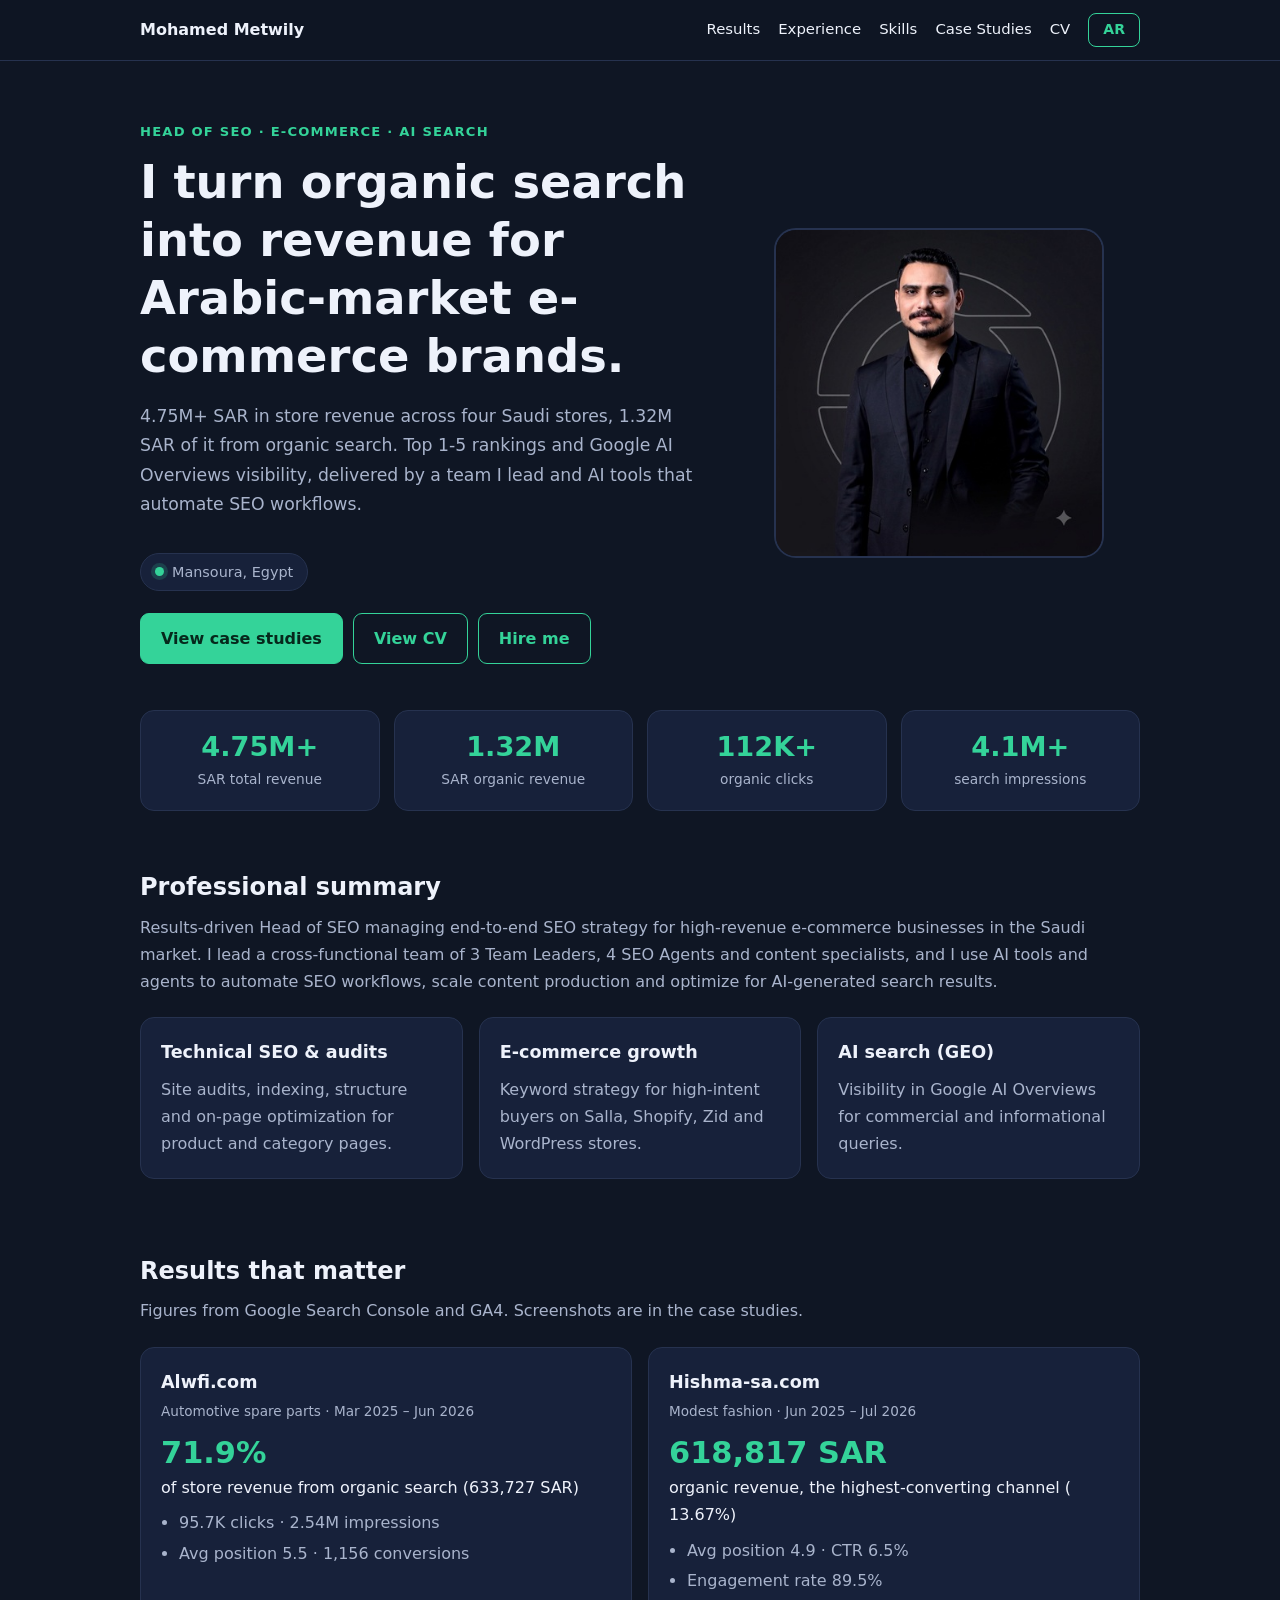
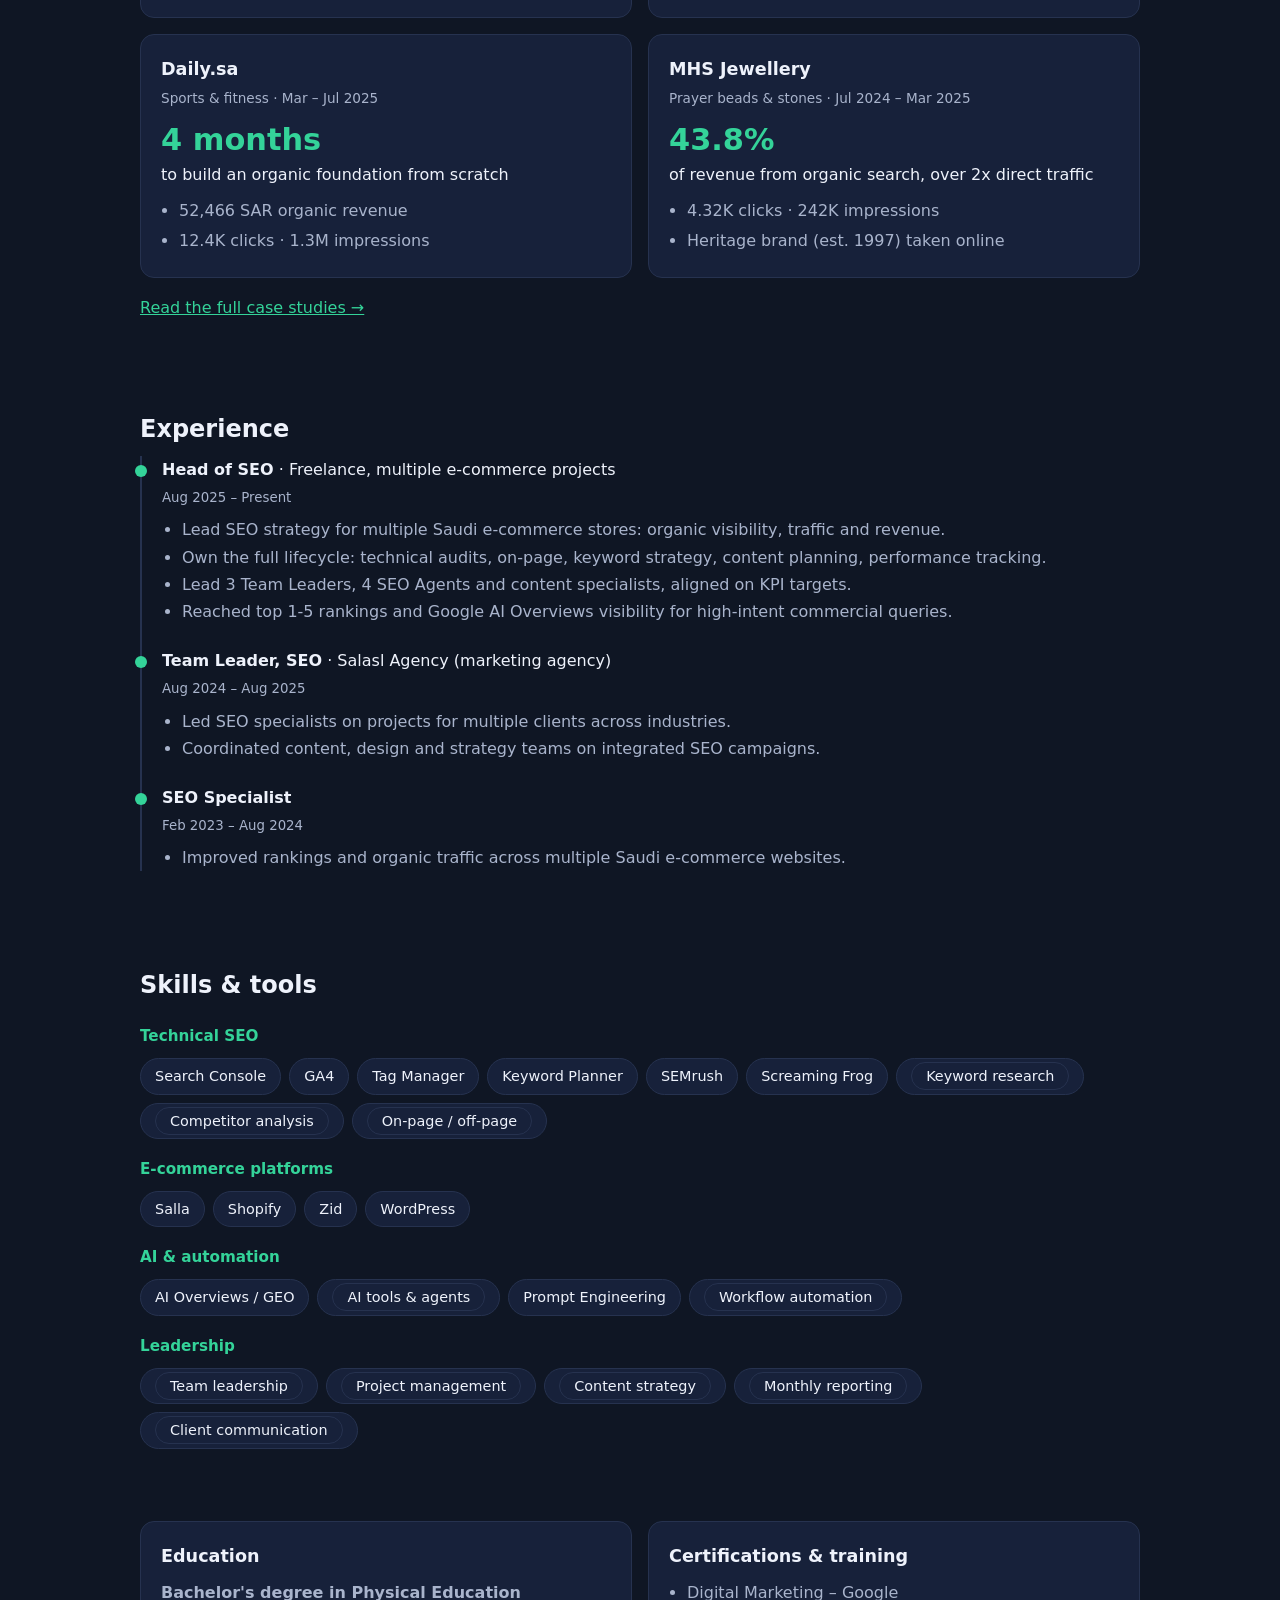
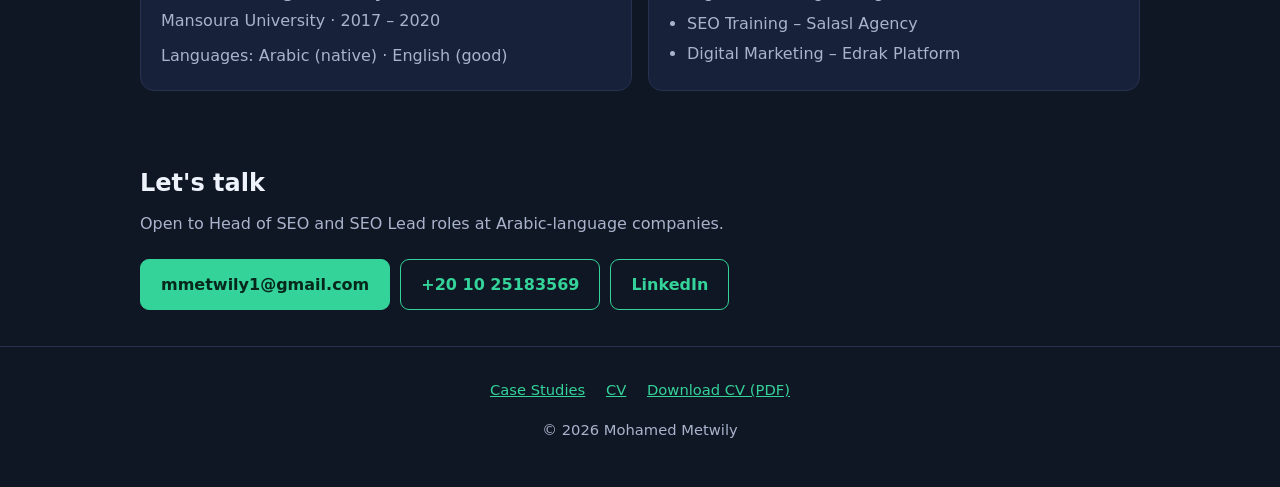
==== commit 973dd298: "Restore Mansoura location and remove remote/relocation wording Co-Authored-By: Claude Sonnet 5.5 <no" ====
--- a/index.html
+++ b/index.html
@@ -4,8 +4,8 @@
   dir="ltr"
   data-title-en="Mohamed Metwily | Head of SEO – E-commerce &amp; AI Search, Arabic Markets"
   data-title-ar="محمد متولي | رئيس قسم SEO – التجارة الإلكترونية والبحث بالذكاء الاصطناعي"
-  data-desc-en="Head of SEO who generated 4.75M+ SAR for Saudi e-commerce stores, 1.32M SAR of it from organic search. Top 1-5 rankings and Google AI Overviews visibility. Available remote or relocating anywhere."
-  data-desc-ar="رئيس قسم SEO حقق أكثر من 4.75 مليون ريال لمتاجر سعودية، منها 1.32 مليون ريال من البحث العضوي. ترتيب 1-5 وظهور في ملخصات Google بالذكاء الاصطناعي. متاح عن بُعد أو بالانتقال لأي مكان."
+  data-desc-en="Head of SEO who generated 4.75M+ SAR for Saudi e-commerce stores, 1.32M SAR of it from organic search. Top 1-5 rankings and Google AI Overviews visibility."
+  data-desc-ar="رئيس قسم SEO حقق أكثر من 4.75 مليون ريال لمتاجر سعودية، منها 1.32 مليون ريال من البحث العضوي. ترتيب 1-5 وظهور في ملخصات Google بالذكاء الاصطناعي."
 >
   <head>
     <meta charset="utf-8" />
@@ -15,7 +15,7 @@
     </title>
     <meta
       name="description"
-      content="Head of SEO who generated 4.75M+ SAR for Saudi e-commerce stores, 1.32M SAR of it from organic search. Top 1-5 rankings and Google AI Overviews visibility. Available remote or relocating anywhere."
+      content="Head of SEO who generated 4.75M+ SAR for Saudi e-commerce stores, 1.32M SAR of it from organic search. Top 1-5 rankings and Google AI Overviews visibility."
     />
     <link
       rel="canonical"
@@ -147,15 +147,7 @@
               SEO.</span
             >
           </p>
-          <div class="avail">
-            <span class="en"
-              >Available for remote work or relocation anywhere in the
-              world</span
-            >
-            <span class="ar"
-              >متاح للعمل عن بُعد أو الانتقال إلى أي مكان في العالم</span
-            >
-          </div>
+          <div class="avail"><span class="en">Mansoura, Egypt</span><span class="ar">المنصورة، مصر</span></div>
           <div class="cta">
             <a class="btn p" href="case-studies.html"
               ><span class="en">View case studies</span
@@ -647,11 +639,9 @@
         </h2>
         <p class="sub">
           <span class="en"
-            >Open to Head of SEO and SEO Lead roles at Arabic-language
-            companies. Remote, or relocating anywhere in the world.</span
+            >Open to Head of SEO and SEO Lead roles at Arabic-language companies.</span
           ><span class="ar"
-            >متاح لوظائف رئيس قسم SEO وقائد SEO في الشركات الناطقة بالعربية. عن
-            بُعد أو بالانتقال لأي مكان في العالم.</span
+            >متاح لوظائف رئيس قسم SEO وقائد SEO في الشركات الناطقة بالعربية.</span
           >
         </p>
         <div class="cta">
